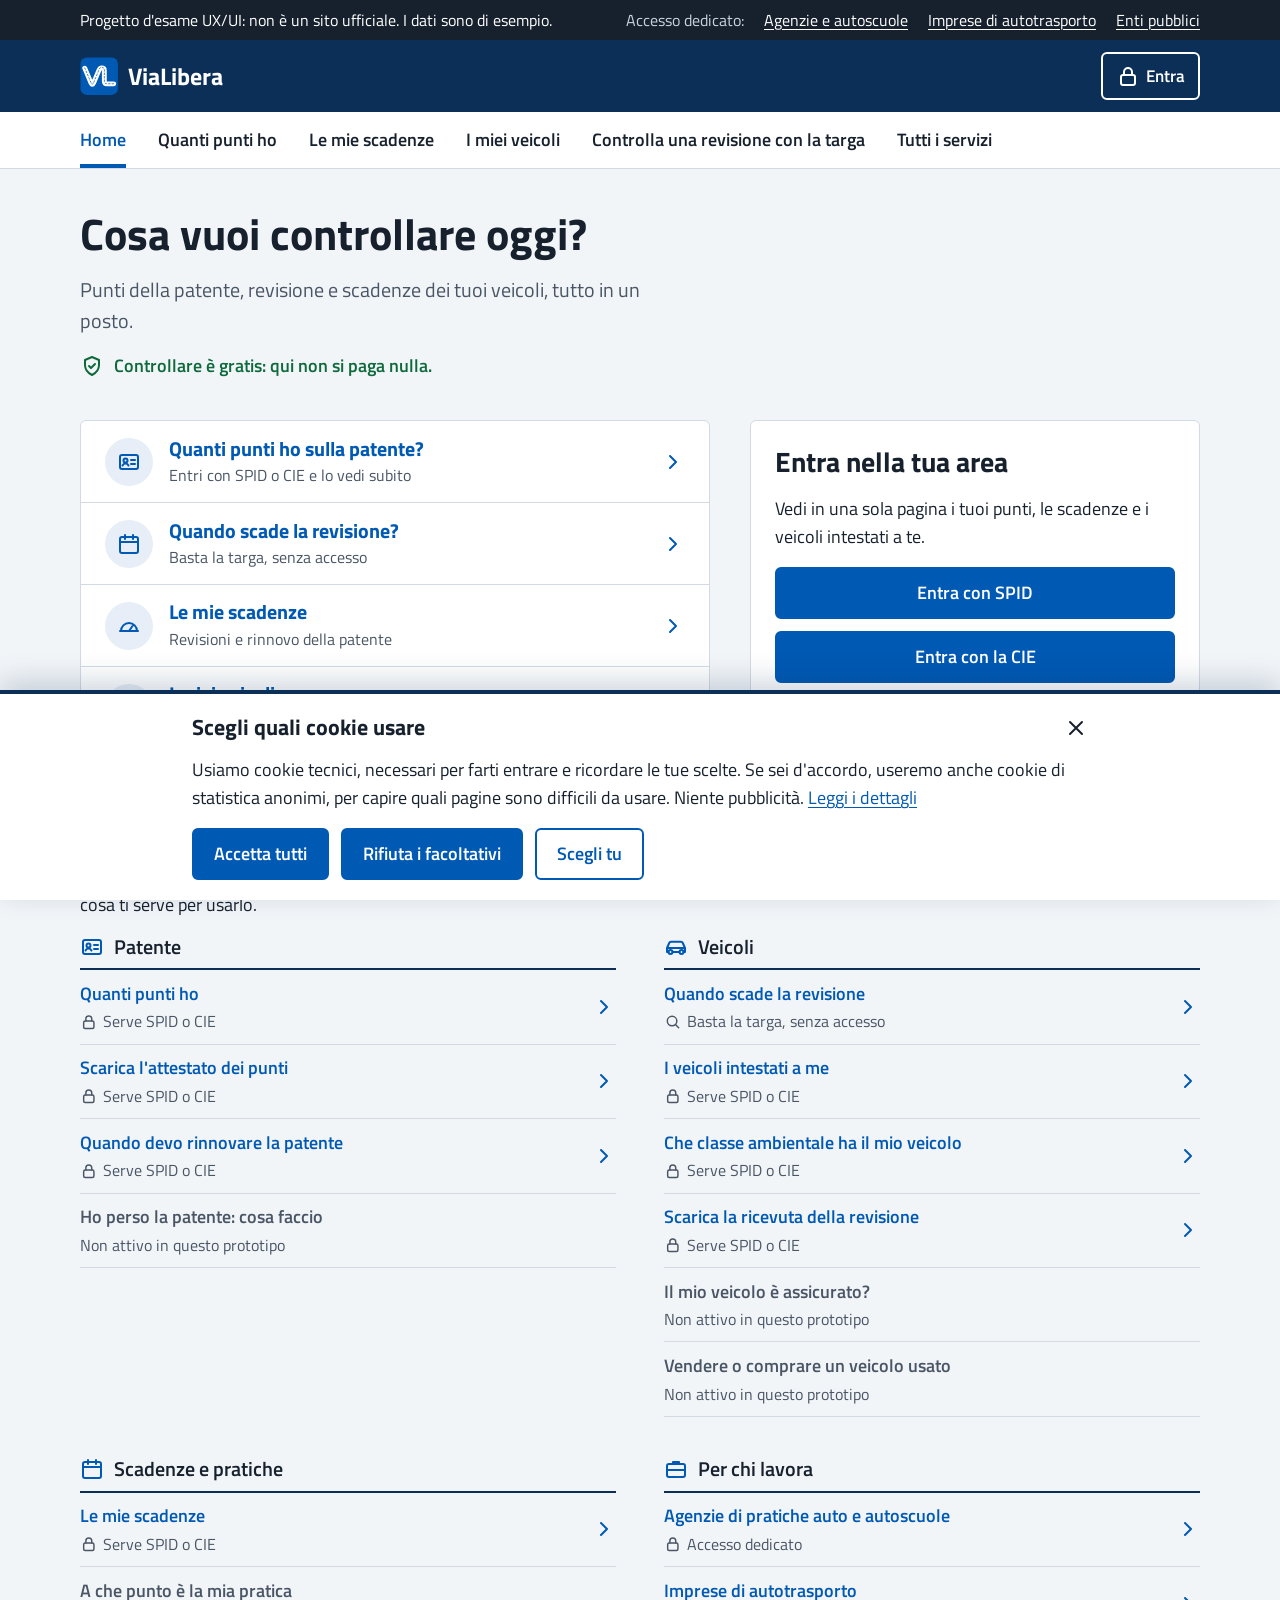
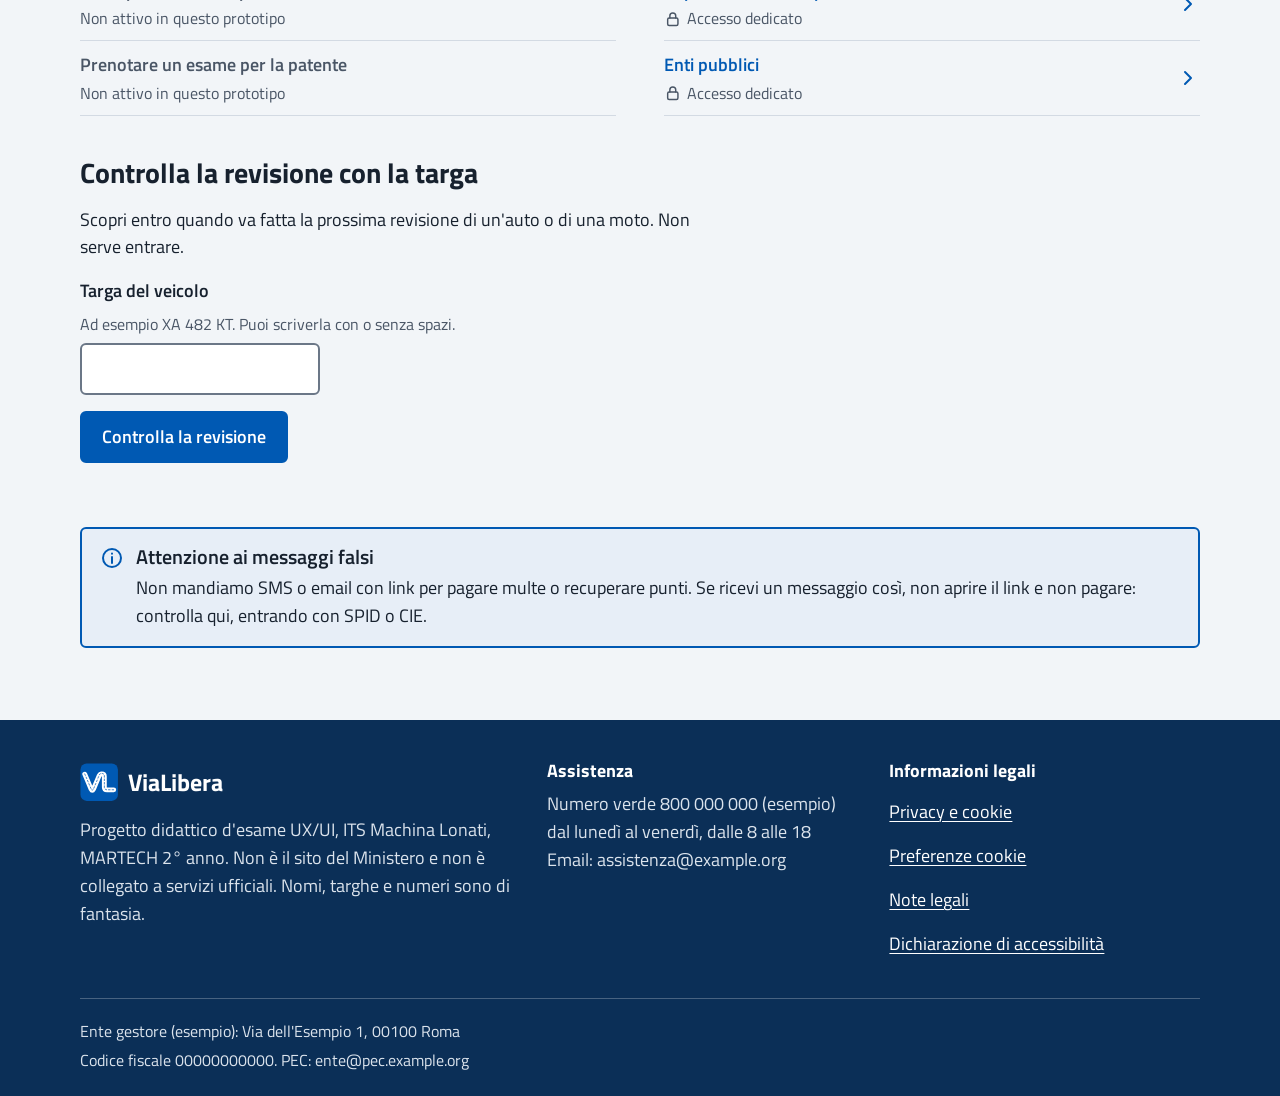
==== index.html @ 81639987 "Punti: la scritta del 20 va a capo e non esce più dal riquadro La scritta "20: punteggio di partenza" ====
<!doctype html>
<html lang="it">
<head>
<meta charset="utf-8">
<meta name="viewport" content="width=device-width, initial-scale=1, viewport-fit=cover">
<title>ViaLibera: punti patente, revisione e scadenze</title>
<meta name="description" content="Controlla i punti della patente, la revisione e le scadenze dei tuoi veicoli. Progetto didattico, dati di esempio.">
<meta name="robots" content="noindex, nofollow">
<meta name="theme-color" content="#0b2f57">
<link rel="icon" href="favicon.svg?v=9" type="image/svg+xml">
<link rel="preload" href="assets/fonts/titillium-web-400.woff2" as="font" type="font/woff2" crossorigin>
<link rel="stylesheet" href="assets/style.css?v=9">
</head>
<body data-pagina="home">
<div id="testata"></div>
<script src="assets/app.js?v=9"></script>

<main id="contenuto" tabindex="-1">
  <div class="contenitore pila">
    <div class="pila-s">
      <h1>Cosa vuoi controllare oggi?</h1>
      <p class="intro">Punti della patente, revisione e scadenze dei tuoi veicoli, tutto in un posto.</p>
      <p class="rassicura"><svg class="icona" aria-hidden="true" focusable="false"><use href="#i-scudo"></use></svg>Controllare è gratis: qui non si paga nulla.</p>
    </div>

    <div class="home-griglia">
      <section class="pila-s" aria-labelledby="t-azioni">
        <h2 id="t-azioni" class="vh">Le cose che si fanno più spesso</h2>
        <ul class="azioni">
          <li><a class="azione" href="punti.html">
            <span class="azione-icona"><svg class="icona" aria-hidden="true" focusable="false"><use href="#i-patente"></use></svg></span>
            <span><strong>Quanti punti ho sulla patente?</strong><span class="aiuto">Entri con SPID o CIE e lo vedi subito</span></span>
            <svg class="icona" aria-hidden="true" focusable="false"><use href="#i-avanti"></use></svg></a></li>
          <li><a class="azione" href="#revisione">
            <span class="azione-icona"><svg class="icona" aria-hidden="true" focusable="false"><use href="#i-calendario"></use></svg></span>
            <span><strong>Quando scade la revisione?</strong><span class="aiuto">Basta la targa, senza accesso</span></span>
            <svg class="icona" aria-hidden="true" focusable="false"><use href="#i-avanti"></use></svg></a></li>
          <li><a class="azione" href="cruscotto.html#scadenze">
            <span class="azione-icona"><svg class="icona" aria-hidden="true" focusable="false"><use href="#i-cruscotto"></use></svg></span>
            <span><strong>Le mie scadenze</strong><span class="aiuto">Revisioni e rinnovo della patente</span></span>
            <svg class="icona" aria-hidden="true" focusable="false"><use href="#i-avanti"></use></svg></a></li>
          <li><a class="azione" href="veicolo.html">
            <span class="azione-icona"><svg class="icona" aria-hidden="true" focusable="false"><use href="#i-auto"></use></svg></span>
            <span><strong>I miei veicoli</strong><span class="aiuto">Dati, revisione e classe ambientale</span></span>
            <svg class="icona" aria-hidden="true" focusable="false"><use href="#i-avanti"></use></svg></a></li>
        </ul>
      </section>

      <section class="pannello" id="entra">
        <div class="pila-s" data-se="ospite">
          <h2>Entra nella tua area</h2>
          <p>Vedi in una sola pagina i tuoi punti, le scadenze e i veicoli intestati a te.</p>
          <div class="bottoni">
            <a class="btn btn-primario" href="accesso.html?metodo=spid">Entra con SPID</a>
            <a class="btn btn-primario" href="accesso.html?metodo=cie">Entra con la CIE</a>
          </div>
          <p class="aiuto">Prima di cominciare ti diciamo cosa tenere a portata di mano. <a href="accesso.html#cosa-serve">Cosa serve per entrare</a></p>
        </div>
        <div class="pila-s" data-se="utente" hidden>
          <h2>Sei nella tua area</h2>
          <p>Punti, scadenze e veicoli sono nel tuo riepilogo.</p>
          <div class="bottoni"><a class="btn btn-primario" href="cruscotto.html">Vai al riepilogo</a></div>
        </div>
      </section>
    </div>

    <section id="servizi" class="pila-s" aria-labelledby="t-servizi">
      <h2 id="t-servizi">Tutti i servizi</h2>
      <p class="testo">Tutto quello che puoi fare qui, diviso per argomento. Accanto a ogni servizio trovi cosa ti serve per usarlo.</p>
      <div id="servizi-lista" class="servizi"></div>
    </section>

    <section id="revisione" class="pila-s" aria-labelledby="t-revisione">
      <h2 id="t-revisione">Controlla la revisione con la targa</h2>
      <p class="testo">Scopri entro quando va fatta la prossima revisione di un'auto o di una moto. Non serve entrare.</p>
      <form id="form-targa" class="pila-s" novalidate>
        <div class="campo">
          <label for="targa">Targa del veicolo</label>
          <p class="aiuto" id="targa-aiuto">Ad esempio XA 482 KT. Puoi scriverla con o senza spazi.</p>
          <p class="errore-campo" id="targa-errore" hidden></p>
          <input type="text" id="targa" name="targa" class="campo-targa" autocomplete="off" autocapitalize="characters" spellcheck="false" enterkeyhint="go" maxlength="12" aria-describedby="targa-aiuto targa-errore">
        </div>
        <div class="bottoni"><button class="btn btn-primario" type="submit">Controlla la revisione</button></div>
      </form>
      <div id="esito-targa" class="esito" aria-live="polite"></div>
    </section>

    <div class="avviso avviso-info">
      <svg class="icona" aria-hidden="true" focusable="false"><use href="#i-info"></use></svg>
      <div class="avviso-corpo">
        <h2 class="h3">Attenzione ai messaggi falsi</h2>
        <p>Non mandiamo SMS o email con link per pagare multe o recuperare punti. Se ricevi un messaggio così, non aprire il link e non pagare: controlla qui, entrando con SPID o CIE.</p>
      </div>
    </div>
  </div>
</main>

<div id="piede"></div>
</body>
</html>
---- assets/style.css ----
/* ViaLibera - stile comune a tutte le pagine */

@font-face { font-family: "Titillium Web"; src: url("fonts/titillium-web-400.woff2") format("woff2"); font-weight: 400; font-display: swap; }
@font-face { font-family: "Titillium Web"; src: url("fonts/titillium-web-600.woff2") format("woff2"); font-weight: 600; font-display: swap; }
@font-face { font-family: "Titillium Web"; src: url("fonts/titillium-web-700.woff2") format("woff2"); font-weight: 700; font-display: swap; }

:root {
  /* Layout: mobile first, una colonna di lettura (max 42rem), testo sempre allineato a sinistra.
     Da 64rem: menu in riga sotto la testata e griglie a due colonne. Area personale con barra in basso su mobile. */
  --blu-notte: #0b2f57;   /* testata e piede */
  --blu: #0059b3;         /* azioni e link (6.8:1 su bianco) */
  --blu-scuro: #004080;
  --blu-chiaro: #e7eef7;
  --inchiostro: #17212e;  /* testo */
  --grigio: #4a5666;      /* testo secondario (7:1) */
  --bordo-campo: #6b7787; /* bordi dei campi (4.5:1) */
  --linea: #d3dae3;       /* separatori */
  --sfondo: #f2f5f8;
  --carta: #ffffff;
  --verde: #0e6a3c;  --verde-chiaro: #e7f3eb;
  --ambra: #8a4600;  --ambra-bordo: #c46f00; --ambra-chiaro: #fff3df;
  --rosso: #b02a1f;  --rosso-chiaro: #fdeceb;
  --fuoco: #ffb400;  /* focus su sfondi scuri */
  --targa-blu: #003399;
  --font: "Titillium Web", "Segoe UI", Roboto, Arial, sans-serif;
  --r: 6px;
  --spazio: clamp(1rem, 0.6rem + 1.5vw, 1.5rem);
  color-scheme: light;
}

*, *::before, *::after { box-sizing: border-box; }
html { -webkit-text-size-adjust: 100%; scroll-padding-top: 1rem; }
body { margin: 0; font: 400 1.125rem/1.55 var(--font); color: var(--inchiostro); background: var(--sfondo); }
body.con-barra { padding-bottom: calc(4.25rem + env(safe-area-inset-bottom, 0px)); }
img, svg { max-width: 100%; }
h1, h2, h3 { margin: 0; line-height: 1.2; font-weight: 700; text-wrap: balance; }
h1 { font-size: clamp(2rem, 1.55rem + 1.9vw, 2.75rem); line-height: 1.12; }
h2 { font-size: clamp(1.45rem, 1.3rem + 0.6vw, 1.75rem); }
h3, .h3 { font-size: 1.25rem; font-weight: 600; }
p, ul, ol, dl, dd { margin: 0; }
ul.puntato { padding-left: 1.25rem; display: grid; gap: 0.4rem; }
a { color: var(--blu); text-underline-offset: 0.18em; text-decoration-thickness: 1px; }
@media (hover: hover) { a:hover { color: var(--blu-scuro); text-decoration-thickness: 2px; } }
:focus-visible { outline: 3px solid var(--inchiostro); outline-offset: 2px; }
.testata :focus-visible, .fascia :focus-visible, .piede :focus-visible { outline-color: var(--fuoco); }
.vh { position: absolute !important; width: 1px; height: 1px; overflow: hidden; clip: rect(0 0 0 0); white-space: nowrap; }
.icona { width: 1.5rem; height: 1.5rem; flex: none; fill: none; stroke: currentColor; stroke-width: 2; stroke-linecap: round; stroke-linejoin: round; }
[hidden] { display: none !important; }

.contenitore {
  width: 100%; max-width: 72rem; margin-inline: auto;
  padding-left: max(16px, env(safe-area-inset-left, 0px));
  padding-right: max(16px, env(safe-area-inset-right, 0px));
}
.stretto { max-width: 46rem; }
.pila { display: flex; flex-direction: column; gap: clamp(1.75rem, 1.2rem + 2vw, 2.5rem); }
.pila-s { display: flex; flex-direction: column; gap: 1rem; }
.pila-xs { display: flex; flex-direction: column; gap: 0.5rem; }
.pila-m { display: flex; flex-direction: column; gap: 1.5rem; }
.riga-titolo { display: flex; flex-wrap: wrap; align-items: center; gap: 0.5rem 1rem; }
main { padding-block: 1.5rem 3.5rem; }
.intro { font-size: 1.25rem; color: var(--grigio); max-width: 38rem; }
.aiuto { color: var(--grigio); font-size: 1rem; }
.testo { max-width: 40rem; }

/* Salta al contenuto */
.salta { position: absolute; left: 1rem; top: -10rem; z-index: 100; background: var(--fuoco); color: var(--inchiostro); padding: 0.75rem 1rem; font-weight: 600; }
.salta:focus { top: 1rem; }

/* Fascia del progetto (in alto) */
.fascia { background: var(--inchiostro); color: #fff; font-size: 1rem; }
.fascia .contenitore { display: flex; flex-wrap: wrap; justify-content: space-between; align-items: center; gap: 0.25rem 1rem; padding-block: 0.4rem; min-height: 2.5rem; }
.fascia-pro a, .fascia-pro span { white-space: nowrap; }
.fascia a { color: #fff; }
.fascia-pro { display: none; gap: 1.25rem; align-items: center; }
.fascia-pro span { color: #c9d3df; }

/* Testata */
.testata { background: var(--blu-notte); color: #fff; }
.testata-riga { display: flex; flex-wrap: wrap; align-items: center; justify-content: space-between; gap: 0.5rem 0.75rem; min-height: 4.5rem; padding-block: 0.5rem; }
.logo { display: inline-flex; align-items: center; min-height: 2.75rem; gap: 0.6rem; color: #fff; text-decoration: none; font-weight: 700; font-size: 1.5rem; line-height: 1; white-space: nowrap; }
@media (hover: hover) { .logo:hover { color: #fff; } }
.logo svg { width: 2.4rem; height: 2.4rem; flex: none; }
.testata-azioni { display: flex; align-items: center; gap: 0.5rem; margin-left: auto; }
.btn-testata { display: inline-flex; align-items: center; gap: 0.4rem; min-height: 3rem; padding: 0.4rem 0.8rem; border: 2px solid #fff; border-radius: var(--r); background: transparent; color: #fff; font: 600 1.0625rem/1 var(--font); text-decoration: none; cursor: pointer; }
@media (hover: hover) { .btn-testata:hover { background: rgba(255, 255, 255, 0.14); color: #fff; } }
.solo-largo { display: none !important; }

/* Menu */
.menu { background: var(--carta); border-bottom: 1px solid var(--linea); }
.menu:not(.aperto) { display: none; }
.menu .contenitore { padding-block: 0.5rem 1.25rem; display: flex; flex-direction: column; gap: 1rem; }
.menu ul { list-style: none; padding: 0; }
.menu li + li { border-top: 1px solid var(--linea); }
.menu a, .menu .voce { display: flex; align-items: center; gap: 0.75rem; min-height: 3.5rem; color: var(--inchiostro); text-decoration: none; font-weight: 600; width: 100%; background: none; border: 0; font: 600 1.125rem/1.3 var(--font); padding: 0; cursor: pointer; text-align: left; }
@media (hover: hover) { .menu a:hover, .menu .voce:hover { color: var(--blu); text-decoration: underline; } }
.menu a[aria-current="page"] { color: var(--blu); }
.menu .icona { color: var(--blu); }
.menu-gruppo { color: var(--grigio); font-size: 1rem; font-weight: 600; padding-top: 0.5rem; }

/* Barra in basso dell'area personale (mobile) */
.barra { position: fixed; left: 0; right: 0; bottom: 0; z-index: 40; background: var(--carta); border-top: 1px solid var(--linea); box-shadow: 0 -2px 10px rgba(11, 47, 87, 0.08);
  display: grid; grid-template-columns: repeat(3, 1fr);
  padding: 0 max(8px, env(safe-area-inset-right, 0px)) env(safe-area-inset-bottom, 0px) max(8px, env(safe-area-inset-left, 0px)); }
.barra a { display: flex; flex-direction: column; align-items: center; justify-content: center; gap: 0.15rem; min-height: 4.25rem; color: var(--grigio); text-decoration: none; font-weight: 600; font-size: 1rem; border-top: 4px solid transparent; }
.barra a[aria-current="page"] { color: var(--blu); border-top-color: var(--blu); font-weight: 700; }

/* Pulsanti */
.btn { display: inline-flex; align-items: center; justify-content: center; gap: 0.5rem; min-height: 3.25rem; padding: 0.6rem 1.25rem; border: 2px solid var(--blu); border-radius: var(--r); font: 600 1.125rem/1.2 var(--font); text-align: center; text-decoration: none; cursor: pointer; }
.btn-primario { background: var(--blu); color: #fff; }
@media (hover: hover) { .btn-primario:hover { background: var(--blu-scuro); border-color: var(--blu-scuro); color: #fff; } }
.btn-secondario { background: var(--carta); color: var(--blu); }
@media (hover: hover) { .btn-secondario:hover { background: var(--blu-chiaro); color: var(--blu-scuro); } }
.btn[disabled] { opacity: 0.7; cursor: progress; }
.btn-testo { background: none; border: 0; padding: 0.5rem 0; min-height: 3rem; color: var(--blu); font: 600 1.125rem/1.2 var(--font); text-decoration: underline; text-underline-offset: 0.18em; cursor: pointer; }
.bottoni { display: flex; flex-direction: column; gap: 0.75rem; }

/* Riquadri e avvisi */
.pannello { background: var(--carta); border: 1px solid var(--linea); border-radius: var(--r); padding: var(--spazio); }
.pannello .bottoni { flex-direction: column; }
/* Il pannello dei punti è l'unico scuro: è la risposta alla domanda più frequente */
.pannello-forte { background: var(--blu-notte); border-color: var(--blu-notte); color: #fff; }
.pannello-forte .cifra { color: #fff; }
.pannello-forte .btn-secondario { background: #fff; border-color: #fff; color: var(--blu-notte); }
@media (hover: hover) { .pannello-forte .btn-secondario:hover { background: var(--blu-chiaro); } }
.pannello-forte :focus-visible { outline-color: var(--fuoco); }
.avviso { display: flex; gap: 0.75rem; align-items: flex-start; padding: 1rem 1.125rem; border: 2px solid; border-radius: var(--r); color: var(--inchiostro); }
.avviso > .icona { margin-top: 0.1rem; }
.avviso-corpo { flex: 1; min-width: 0; display: flex; flex-direction: column; gap: 0.35rem; }
.avviso-ok { border-color: var(--verde); background: var(--verde-chiaro); }
.avviso-ok > .icona { color: var(--verde); }
.avviso-attenzione { border-color: var(--ambra-bordo); background: var(--ambra-chiaro); }
.avviso-attenzione > .icona { color: var(--ambra); }
.avviso-errore { border-color: var(--rosso); background: var(--rosso-chiaro); }
.avviso-errore > .icona { color: var(--rosso); }
.avviso-info { border-color: var(--blu); background: var(--blu-chiaro); }
.avviso-info > .icona { color: var(--blu); }
.avviso-chiudi { flex: none; width: 3rem; height: 3rem; margin: -0.6rem -0.6rem -0.6rem 0; display: grid; place-items: center; background: none; border: 0; border-radius: var(--r); color: var(--inchiostro); cursor: pointer; }
.rassicura { display: flex; gap: 0.6rem; align-items: center; font-weight: 600; color: var(--verde); }

/* Stato (sempre icona + parole) */
.stato { display: inline-flex; align-items: center; gap: 0.35rem; padding: 0.15rem 0.65rem 0.15rem 0.45rem; border: 1px solid currentColor; border-radius: 999px; font-weight: 600; font-size: 1rem; line-height: 1.4; white-space: nowrap; }
.stato .icona { width: 1.15rem; height: 1.15rem; }
.stato-ok { color: var(--verde); background: var(--verde-chiaro); }
.stato-attenzione { color: var(--ambra); background: var(--ambra-chiaro); }
.stato-errore { color: var(--rosso); background: var(--rosso-chiaro); }

/* Moduli */
.campo { display: flex; flex-direction: column; gap: 0.4rem; }
.campo-errore { border-left: 4px solid var(--rosso); padding-left: 0.85rem; }
label, .etichetta { font-weight: 600; font-size: 1.125rem; }
.campo-targa { max-width: 15rem !important; text-transform: uppercase; letter-spacing: 0.08em; }
input[type="text"], select { width: 100%; max-width: 26rem; min-height: 3.25rem; padding: 0.55rem 0.8rem; font: 400 1.25rem/1.3 var(--font); color: var(--inchiostro); background: var(--carta); border: 2px solid var(--bordo-campo); border-radius: var(--r); }
/* Freccia del menu a tendina disegnata da noi: stessa posizione su ogni browser, staccata dal bordo */
select { max-width: 20rem; appearance: none; -webkit-appearance: none; padding-right: 3rem; cursor: pointer;
  background-image: url("data:image/svg+xml,%3Csvg xmlns='http://www.w3.org/2000/svg' viewBox='0 0 24 24' fill='none' stroke='%230059b3' stroke-width='2.5' stroke-linecap='round' stroke-linejoin='round'%3E%3Cpath d='m6 9 6 6 6-6'/%3E%3C/svg%3E");
  background-repeat: no-repeat; background-position: right 0.85rem center; background-size: 1.4rem; }
[aria-invalid="true"] { border-color: var(--rosso) !important; border-width: 3px !important; }
.errore-campo { display: flex; gap: 0.4rem; align-items: flex-start; color: var(--rosso); font-weight: 600; }
.errore-campo .icona { width: 1.3rem; height: 1.3rem; margin-top: 0.15rem; }
fieldset { border: 0; margin: 0; padding: 0; min-width: 0; }
legend { padding: 0; margin-bottom: 0.75rem; }
.scelte { display: grid; gap: 0.75rem; }
.scelta { display: flex; gap: 0.85rem; align-items: flex-start; padding: 1rem; min-height: 4rem; background: var(--carta); border: 2px solid var(--bordo-campo); border-radius: var(--r); cursor: pointer; }
.scelta input { width: 1.5rem; height: 1.5rem; margin: 0.15rem 0 0; flex: none; accent-color: var(--blu); }
.scelta:has(input:checked) { border-color: var(--blu); background: var(--blu-chiaro); box-shadow: inset 0 0 0 1px var(--blu); }
.scelta strong { display: block; font-size: 1.1875rem; }
.spunta { display: flex; gap: 0.85rem; align-items: flex-start; }
.spunta input { width: 1.5rem; height: 1.5rem; margin: 0.15rem 0 0; flex: none; accent-color: var(--blu); }
details { border-block: 1px solid var(--linea); }
summary { display: flex; align-items: center; gap: 0.5rem; min-height: 3.25rem; padding-block: 0.5rem; color: var(--blu); font-weight: 600; cursor: pointer; list-style: none; }
summary::-webkit-details-marker { display: none; }
summary .icona { transition: transform 0.15s; }
details[open] summary .icona { transform: rotate(90deg); }
details > :not(summary) { padding-bottom: 1rem; }
.passo { color: var(--grigio); font-weight: 600; font-size: 1rem; }

/* Briciole di pane */
.briciole ol { list-style: none; padding: 0; display: flex; flex-wrap: wrap; gap: 0.25rem 0.5rem; font-size: 1rem; }
.briciole li { display: flex; align-items: center; gap: 0.5rem; }
.briciole li + li::before { content: "/"; color: var(--grigio); }
.briciole a { display: inline-flex; align-items: center; min-height: 2.75rem; min-width: 2.75rem; }

/* Home */
.azioni { list-style: none; padding: 0; background: var(--carta); border: 1px solid var(--linea); border-radius: var(--r); }
.azioni li + li { border-top: 1px solid var(--linea); }
.azione { display: flex; align-items: center; gap: 1rem; min-height: 5rem; padding: 0.9rem var(--spazio); color: var(--inchiostro); text-decoration: none; }
@media (hover: hover) { .azione:hover { background: var(--blu-chiaro); color: var(--inchiostro); } }
.azione strong { display: block; font-size: 1.25rem; line-height: 1.25; color: var(--blu); }
@media (hover: hover) { .azione:hover strong { text-decoration: underline; } }
.azione .aiuto { display: block; margin-top: 0.15rem; }
.azione-icona { width: 3rem; height: 3rem; flex: none; display: grid; place-items: center; border-radius: 50%; background: var(--blu-chiaro); color: var(--blu); }
.azione > .icona:last-child { margin-left: auto; color: var(--blu); }
.servizi { display: grid; gap: 2rem; }
.gruppo h3 { display: flex; align-items: center; gap: 0.6rem; padding-bottom: 0.6rem; border-bottom: 2px solid var(--blu-notte); }
.gruppo h3 .icona { color: var(--blu); }
.gruppo ul { list-style: none; padding: 0; }
.gruppo li { border-bottom: 1px solid var(--linea); }
.servizio { display: flex; align-items: center; gap: 0.75rem; min-height: 3.75rem; padding-block: 0.6rem; color: var(--inchiostro); text-decoration: none; }
.servizio-testo { display: flex; flex-direction: column; gap: 0.1rem; min-width: 0; }
.servizio-nome { font-weight: 600; }
a.servizio .servizio-nome { color: var(--blu); }
@media (hover: hover) { a.servizio:hover .servizio-nome { text-decoration: underline; } }
a.servizio > .icona:last-child { margin-left: auto; color: var(--blu); }
.servizio-accesso { display: inline-flex; align-items: center; gap: 0.35rem; font-size: 1rem; color: var(--grigio); }
.servizio-accesso .icona { width: 1.1rem; height: 1.1rem; }
.servizio-spento .servizio-nome { color: var(--grigio); }
.esito { margin-top: 0.5rem; }
/* Link dentro avvisi, scadenze ed esiti: area di tocco alta 44px senza spostare le righe di testo */
.avviso-corpo a, .scadenze a, .esito a { padding-block: 0.55rem; }

/* Cruscotto */
.griglia { display: grid; gap: 1.25rem; }
.cifra { display: flex; align-items: baseline; gap: 0.5rem; color: var(--blu-notte); }
.cifra strong { font-size: clamp(3.5rem, 3rem + 3vw, 4.75rem); line-height: 1; font-weight: 700; font-variant-numeric: tabular-nums; }
.cifra span { font-size: 1.5rem; font-weight: 600; }
.scadenze { list-style: none; padding: 0; }
.scadenze li { display: flex; flex-wrap: wrap; justify-content: space-between; align-items: center; gap: 0.5rem 1rem; padding-block: 0.9rem; border-top: 1px solid var(--linea); }
.scadenze li:first-child { border-top: 0; padding-top: 0.25rem; }
.scadenze .cosa { font-weight: 600; }
.veicoli { list-style: none; padding: 0; }
.veicoli li + li { border-top: 1px solid var(--linea); }
.veicoli a { display: flex; flex-wrap: wrap; align-items: center; gap: 0.5rem 1rem; min-height: 4.5rem; padding-block: 0.75rem; color: var(--inchiostro); text-decoration: none; }
@media (hover: hover) { .veicoli a:hover .nome { text-decoration: underline; } }
.veicoli .nome { font-weight: 600; color: var(--blu); font-size: 1.1875rem; }
.veicoli a > .icona:last-child { margin-left: auto; color: var(--blu); }

/* Targa: banda blu con la I, come sulle targhe vere (senza simboli) */
.targa { display: inline-flex; align-items: stretch; background: #fff; border: 2px solid var(--inchiostro); border-radius: 5px; overflow: hidden; font-weight: 700; line-height: 1; letter-spacing: 0.06em; white-space: nowrap; color: var(--inchiostro); }
.targa-i { display: flex; align-items: flex-end; padding: 0.3rem 0.3rem 0.25rem; background: var(--targa-blu); color: #fff; font-size: 0.75em; letter-spacing: 0; }
.targa-testo { padding: 0.3rem 0.55rem; font-size: 1.0625rem; font-variant-numeric: tabular-nums; }
.targa::after { content: ""; width: 0.45rem; background: var(--targa-blu); }
.targa-grande .targa-testo { font-size: 1.5rem; padding: 0.4rem 0.75rem; }
.targa-grande .targa-i { font-size: 1rem; padding: 0.4rem 0.4rem 0.3rem; }

/* Punti */
.risposta { display: flex; flex-wrap: wrap; align-items: baseline; gap: 0 0.6rem; color: var(--blu-notte); }
.risposta .numero { font-size: clamp(5rem, 4rem + 5vw, 7.5rem); line-height: 0.95; font-variant-numeric: tabular-nums; }
.scala { max-width: 34rem; }
.scala-barra { height: 1.1rem; background: #dfe5ec; border: 1px solid var(--bordo-campo); border-radius: 999px; overflow: hidden; }
.scala-pieno { height: 100%; background: var(--blu); }
/* La scritta finisce sulla tacca del 20 e va a capo se serve: non esce mai dal riquadro, anche col testo ingrandito */
.scala-tacca { position: relative; display: block; padding-right: 0.5rem; margin-bottom: 0.35rem; text-align: right; font-size: 1rem; color: var(--grigio); line-height: 1.2; }
.scala-tacca::after { content: ""; position: absolute; right: -1px; top: 0; bottom: -1.65rem; width: 2px; background: var(--inchiostro); }
.scala-estremi { display: flex; justify-content: space-between; font-size: 1rem; color: var(--grigio); margin-top: 0.3rem; }
.storico { list-style: none; padding: 0; border-top: 1px solid var(--linea); }
.storico li { display: grid; grid-template-columns: minmax(0, 1fr) auto; gap: 0.2rem 1rem; padding-block: 1rem; border-bottom: 1px solid var(--linea); }
.storico time { color: var(--grigio); font-size: 1rem; }
.storico .motivo { grid-column: 1 / -1; font-weight: 600; }
.storico .dettaglio { color: var(--grigio); font-size: 1rem; }
.storico .saldo-dopo { color: var(--grigio); font-size: 1rem; text-align: right; white-space: nowrap; }
.variazione { display: inline-flex; align-items: center; gap: 0.3rem; font-weight: 700; white-space: nowrap; }
.variazione .icona { width: 1.2rem; height: 1.2rem; }
.variazione-meno { color: var(--rosso); }
.variazione-piu { color: var(--verde); }
.opzioni { display: grid; gap: 1rem; }

/* Veicolo */
.scelta-veicolo { display: flex; flex-wrap: wrap; gap: 0.5rem; list-style: none; padding: 0; }
.scelta-veicolo a { display: inline-flex; align-items: center; gap: 0.6rem; min-height: 3rem; padding: 0.4rem 0.9rem; background: var(--carta); border: 2px solid var(--linea); border-radius: var(--r); color: var(--inchiostro); text-decoration: none; font-weight: 600; }
.scelta-veicolo a[aria-current="page"] { border-color: var(--blu); background: var(--blu-chiaro); }
.scelta-veicolo .targa-testo { font-size: 1rem; padding: 0.2rem 0.4rem; }
.scelta-veicolo .targa-i { font-size: 0.65rem; padding: 0.2rem 0.2rem; }
.scadenza-grande { font-size: 1.375rem; line-height: 1.3; }
.scadenza-grande strong { display: block; font-size: clamp(1.75rem, 1.5rem + 1vw, 2.25rem); color: var(--blu-notte); }
.dati div { display: grid; grid-template-columns: minmax(7.5rem, 42%) 1fr; gap: 0.25rem 1rem; padding-block: 0.75rem; border-bottom: 1px solid var(--linea); }
.dati div:first-child { border-top: 1px solid var(--linea); }
.dati dt { color: var(--grigio); }
.dati dd { font-weight: 600; min-width: 0; }
.euro { display: flex; gap: 0.3rem; list-style: none; padding: 0; max-width: 30rem; }
.euro li { flex: 1; display: flex; flex-direction: column; align-items: center; justify-content: center; min-height: 3rem; background: var(--carta); border: 1px solid var(--bordo-campo); border-radius: 4px; font-weight: 700; color: var(--grigio); font-variant-numeric: tabular-nums; }
.euro li.attuale { background: var(--blu); border-color: var(--blu); color: #fff; }
.euro-estremi { display: flex; justify-content: space-between; max-width: 30rem; font-size: 1rem; color: var(--grigio); margin-top: 0.3rem; }

/* Privacy */
.prosa { max-width: 42rem; display: flex; flex-direction: column; gap: 1rem; }
.prosa h2 { margin-top: 1.5rem; scroll-margin-top: 1rem; }
.prosa .indice h2 { margin-top: 0; }
.indice ol { padding-left: 1.4rem; display: grid; gap: 0.25rem; }
.indice a { display: inline-flex; align-items: center; min-height: 2.75rem; }
.tabella-scorri { overflow-x: auto; border: 1px solid var(--linea); border-radius: var(--r); background: var(--carta); }
table { border-collapse: collapse; width: 100%; min-width: 36rem; font-size: 1rem; }
caption { text-align: left; padding: 0.75rem 0.85rem 0; font-weight: 600; }
th, td { text-align: left; vertical-align: top; padding: 0.7rem 0.85rem; border-bottom: 1px solid var(--linea); }
th { color: var(--grigio); font-weight: 600; }
tr:last-child td { border-bottom: 0; }
.tabella-scorri td:first-child { white-space: nowrap; }

/* Banner cookie */
.cookie { position: fixed; left: 0; right: 0; bottom: 0; z-index: 60; max-height: 88vh; overflow-y: auto; background: var(--carta); border-top: 4px solid var(--blu-notte); box-shadow: 0 -8px 28px rgba(11, 47, 87, 0.2); padding-block: 1.25rem calc(1.25rem + env(safe-area-inset-bottom, 0px)); }
.cookie .contenitore { position: relative; max-width: 58rem; display: flex; flex-direction: column; gap: 1rem; }
.cookie h2 { font-size: 1.375rem; padding-right: 3rem; }
.cookie-chiudi { position: absolute; top: -0.6rem; right: max(4px, env(safe-area-inset-right, 0px)); width: 3rem; height: 3rem; display: grid; place-items: center; background: none; border: 0; border-radius: var(--r); color: var(--inchiostro); cursor: pointer; }
.cookie-scelte { display: grid; gap: 0.9rem; padding: 1rem; background: var(--sfondo); border-radius: var(--r); }

/* Piede */
.piede { background: var(--blu-notte); color: #fff; padding-block: 2.5rem 1.5rem; }
.piede a, .piede .btn-testo { color: #fff; }
.piede .btn-testo { font-weight: 400; padding: 0; min-height: 2.75rem; }
.piede-griglia { display: grid; gap: 2rem; }
.piede h2 { font-size: 1.125rem; margin-bottom: 0.5rem; }
.piede ul { list-style: none; padding: 0; }
.piede li a { display: inline-flex; align-items: center; min-height: 2.75rem; }
.piede .logo { margin-bottom: 0.75rem; }
.piede p { color: #dbe3ec; }
.piede-fondo { margin-top: 2rem; padding-top: 1.25rem; border-top: 1px solid rgba(255, 255, 255, 0.25); font-size: 1rem; display: grid; gap: 0.25rem; }

/* Telefoni stretti: i pulsanti della testata restano con la parola, senza icona */
@media (max-width: 25.99rem) {
  .btn-testata:not(.btn-menu) .icona { display: none; }
}
@media (max-width: 23.99rem) {
  .btn-testata .icona { display: none; }
  .logo { font-size: 1.3rem; }
  .logo svg { width: 2rem; height: 2rem; }
}

@media (min-width: 30rem) {
  .solo-largo { display: inline-flex !important; }
}

@media (min-width: 40rem) {
  .bottoni { flex-direction: row; flex-wrap: wrap; }
  .scelte { grid-template-columns: 1fr 1fr; }
  .opzioni { grid-template-columns: 1fr 1fr; }
  .piede-griglia { grid-template-columns: 1.4fr 1fr 1fr; }
}

@media (min-width: 48rem) {
  .servizi { grid-template-columns: 1fr 1fr; gap: 2.5rem 3rem; }
  .storico li { grid-template-columns: 11rem 1fr auto 6.5rem; align-items: baseline; }
  .storico time { grid-area: 1 / 1; }
  .storico .motivo { grid-area: 1 / 2; }
  .storico .variazione { grid-area: 1 / 3; }
  .storico .saldo-dopo { grid-area: 1 / 4; }
  .storico .dettaglio { grid-area: 2 / 2; }
}

@media (min-width: 64rem) {
  main { padding-block: 2.5rem 4.5rem; }
  .fascia-pro { display: flex; }
  .btn-menu { display: none; }
  .menu:not(.aperto) { display: block; }
  .menu .contenitore { flex-direction: row; padding-block: 0; }
  .menu .menu-cittadino { display: flex; flex-wrap: wrap; column-gap: 2rem; }
  .menu li + li { border-top: 0; }
  .menu a { min-height: 3.5rem; border-bottom: 4px solid transparent; padding-top: 4px; }
  .menu a[aria-current="page"] { border-bottom-color: var(--blu); }
  .menu .icona, .menu-pro, .menu-conto { display: none !important; }
  body.con-barra { padding-bottom: 0; }
  .barra { display: none; }
  .home-griglia { display: grid; grid-template-columns: 7fr 5fr; gap: 2.5rem; align-items: start; }
  .griglia-2 { grid-template-columns: 1fr 1fr; }
  .griglia-2 .largo { grid-column: 1 / -1; }
  .veicolo-griglia { display: grid; grid-template-columns: 1fr 1fr; gap: 2.5rem; align-items: start; }
}

/* Tocco: risposta immediata sotto il dito (su touch non c'è l'hover) */
.azione:active, a.servizio:active, .veicoli a:active, .menu a:active, .scelta-veicolo a:active, .barra a:active { background: var(--blu-chiaro); }
.btn-primario:active { background: var(--blu-scuro); border-color: var(--blu-scuro); }
.btn-secondario:active, .pannello-forte .btn-secondario:active { background: var(--blu-chiaro); }
.btn-testata:active { background: rgba(255, 255, 255, 0.14); }

/* Telefono: la tabella dei cookie diventa una scheda per riga, con l'intestazione ripetuta accanto a ogni dato */
@media (max-width: 39.99rem) {
  .tabella-scorri { overflow: visible; }
  .tabella-scorri table, .tabella-scorri tbody, .tabella-scorri tr, .tabella-scorri td { display: block; min-width: 0; }
  .tabella-scorri thead { position: absolute; width: 1px; height: 1px; overflow: hidden; clip: rect(0 0 0 0); }
  .tabella-scorri tr { padding-block: 0.5rem; border-top: 1px solid var(--linea); }
  .tabella-scorri td { display: grid; grid-template-columns: 6.5rem 1fr; gap: 0.75rem; padding: 0.3rem 0.85rem; border: 0; }
  .tabella-scorri td::before { content: attr(data-label); color: var(--grigio); font-weight: 600; }
  .tabella-scorri td:first-child { font-weight: 700; }
  .tabella-scorri caption { display: block; padding-bottom: 0.25rem; }
}

@media (prefers-reduced-motion: reduce) {
  * { transition: none !important; animation: none !important; scroll-behavior: auto !important; }
}
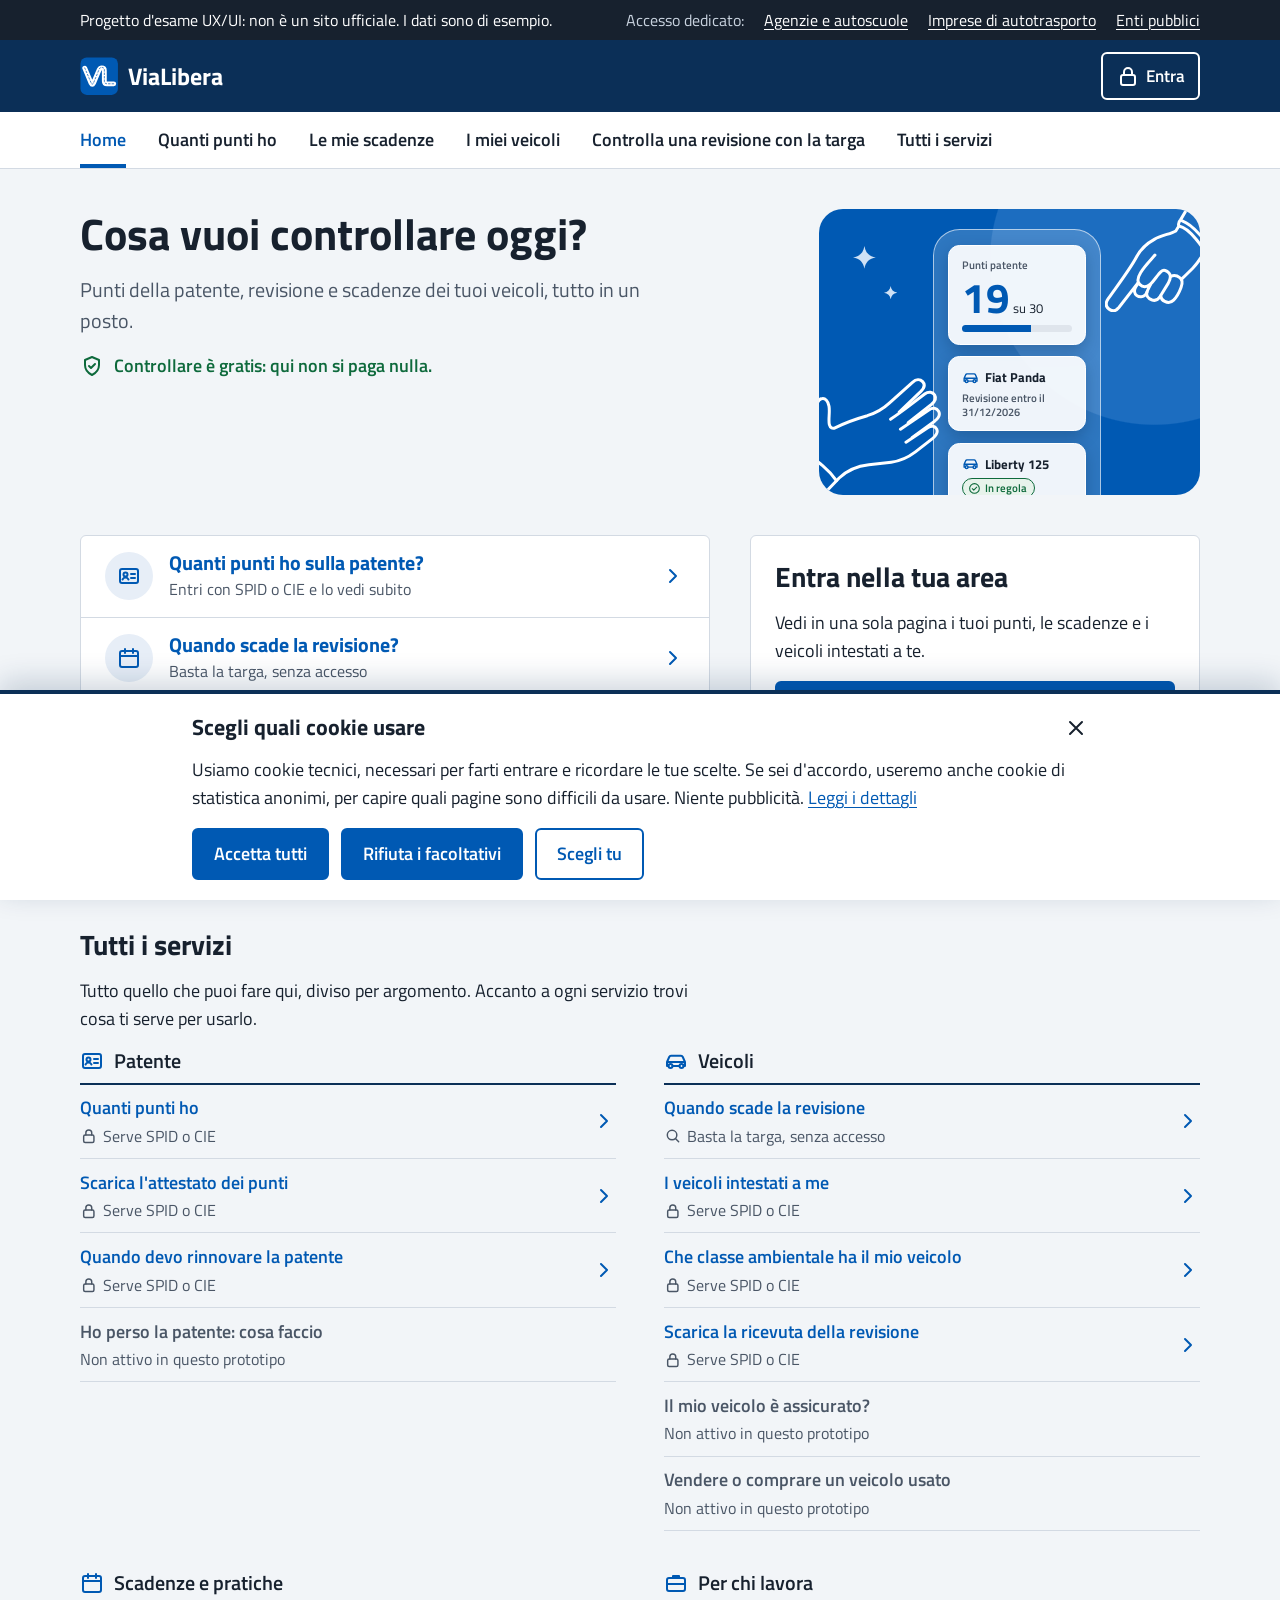
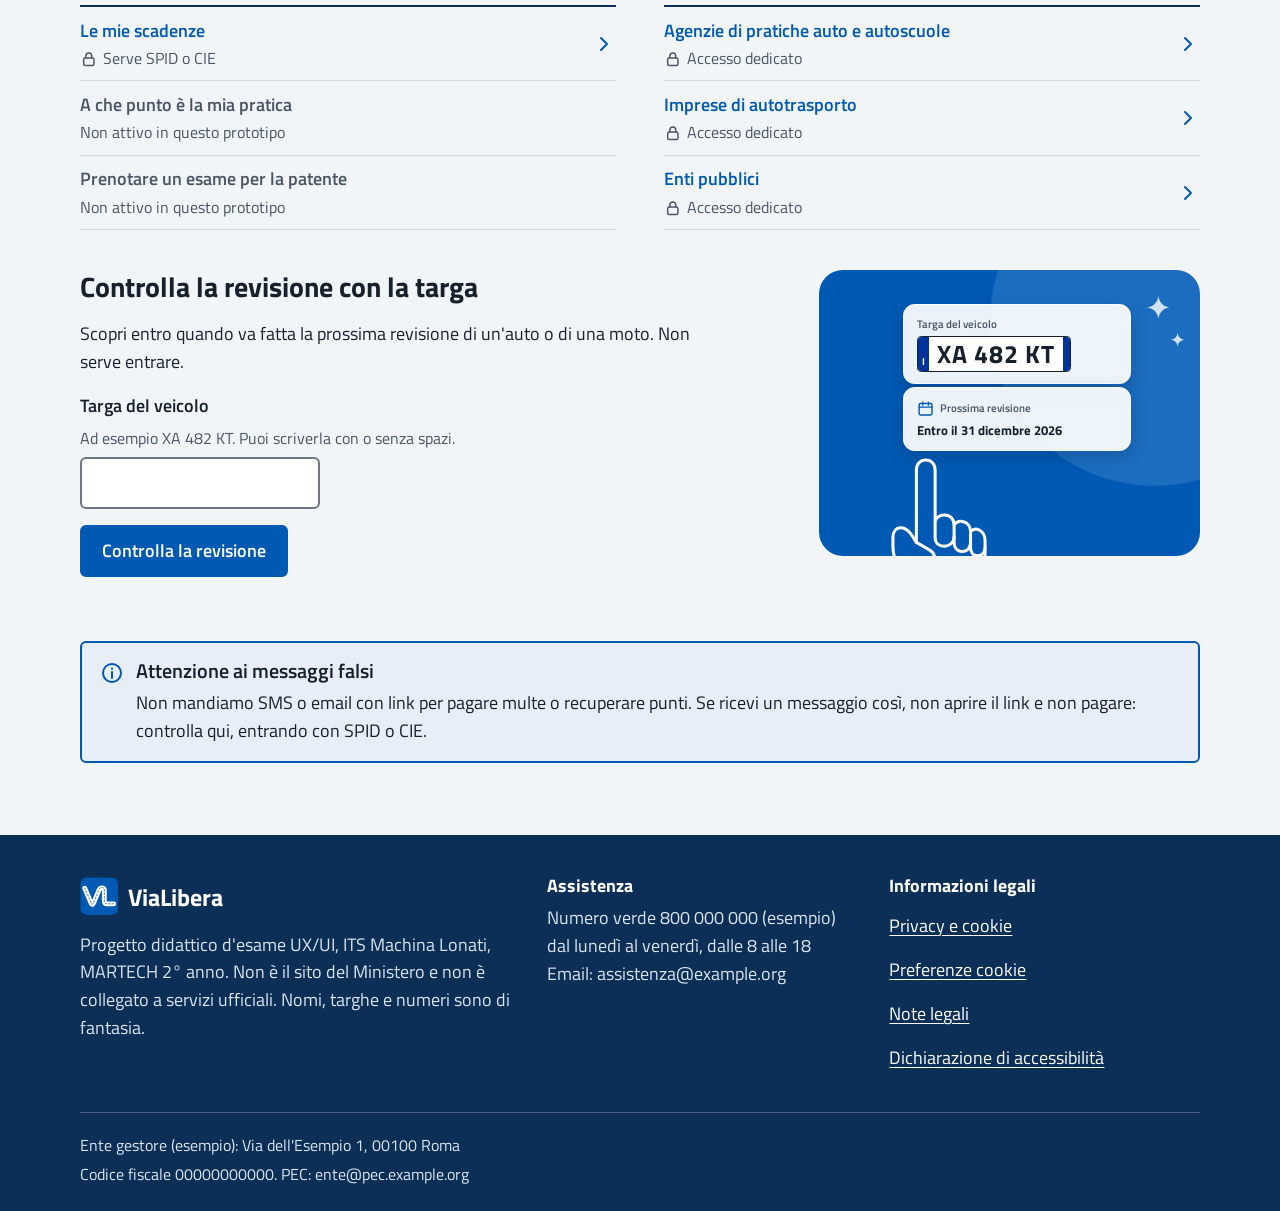
==== commit 5afc5f41: "Illustrazioni nello stile delle app dei servizi pubblici Tre illustrazioni decorative (Home in alto," ====
--- a/index.html
+++ b/index.html
@@ -7,20 +7,43 @@
 <meta name="description" content="Controlla i punti della patente, la revisione e le scadenze dei tuoi veicoli. Progetto didattico, dati di esempio.">
 <meta name="robots" content="noindex, nofollow">
 <meta name="theme-color" content="#0b2f57">
-<link rel="icon" href="favicon.svg?v=9" type="image/svg+xml">
+<link rel="icon" href="favicon.svg?v=10" type="image/svg+xml">
 <link rel="preload" href="assets/fonts/titillium-web-400.woff2" as="font" type="font/woff2" crossorigin>
-<link rel="stylesheet" href="assets/style.css?v=9">
+<link rel="stylesheet" href="assets/style.css?v=10">
 </head>
 <body data-pagina="home">
 <div id="testata"></div>
-<script src="assets/app.js?v=9"></script>
+<script src="assets/app.js?v=10"></script>
 
 <main id="contenuto" tabindex="-1">
   <div class="contenitore pila">
-    <div class="pila-s">
-      <h1>Cosa vuoi controllare oggi?</h1>
-      <p class="intro">Punti della patente, revisione e scadenze dei tuoi veicoli, tutto in un posto.</p>
-      <p class="rassicura"><svg class="icona" aria-hidden="true" focusable="false"><use href="#i-scudo"></use></svg>Controllare è gratis: qui non si paga nulla.</p>
+    <div class="con-illu">
+      <div class="pila-s">
+        <h1>Cosa vuoi controllare oggi?</h1>
+        <p class="intro">Punti della patente, revisione e scadenze dei tuoi veicoli, tutto in un posto.</p>
+        <p class="rassicura"><svg class="icona" aria-hidden="true" focusable="false"><use href="#i-scudo"></use></svg>Controllare è gratis: qui non si paga nulla.</p>
+      </div>
+      <div class="illu illu-home" aria-hidden="true">
+        <svg class="illu-scintilla" viewBox="0 0 24 24"><path d="M12 0c1 7 5 11 12 12-7 1-11 5-12 12-1-7-5-11-12-12 7-1 11-5 12-12z"/></svg>
+        <svg class="illu-scintilla" viewBox="0 0 24 24"><path d="M12 0c1 7 5 11 12 12-7 1-11 5-12 12-1-7-5-11-12-12 7-1 11-5 12-12z"/></svg>
+        <div class="illu-telefono">
+          <div class="illu-vetro">
+            <span class="illu-piccolo">Punti patente</span>
+            <span><span class="illu-grande">19</span> su 30</span>
+            <span class="illu-barra"></span>
+          </div>
+          <div class="illu-vetro">
+            <span class="illu-riga"><svg class="icona"><use href="#i-auto"></use></svg><strong>Fiat Panda</strong></span>
+            <span class="illu-piccolo">Revisione entro il 31/12/2026</span>
+          </div>
+          <div class="illu-vetro">
+            <span class="illu-riga"><svg class="icona"><use href="#i-auto"></use></svg><strong>Liberty 125</strong></span>
+            <span class="stato stato-ok"><svg class="icona"><use href="#i-spunta"></use></svg>In regola</span>
+          </div>
+        </div>
+        <img class="mano-sorregge" src="assets/illustrazioni/mano-sorregge.svg" alt="">
+        <img class="mano-tocca" src="assets/illustrazioni/mano-tocca.svg" alt="">
+      </div>
     </div>
 
     <div class="home-griglia">
@@ -70,7 +93,8 @@
       <div id="servizi-lista" class="servizi"></div>
     </section>
 
-    <section id="revisione" class="pila-s" aria-labelledby="t-revisione">
+    <section id="revisione" class="con-illu" aria-labelledby="t-revisione">
+      <div class="pila-s">
       <h2 id="t-revisione">Controlla la revisione con la targa</h2>
       <p class="testo">Scopri entro quando va fatta la prossima revisione di un'auto o di una moto. Non serve entrare.</p>
       <form id="form-targa" class="pila-s" novalidate>
@@ -83,6 +107,20 @@
         <div class="bottoni"><button class="btn btn-primario" type="submit">Controlla la revisione</button></div>
       </form>
       <div id="esito-targa" class="esito" aria-live="polite"></div>
+      </div>
+      <div class="illu illu-revisione" aria-hidden="true">
+        <svg class="illu-scintilla" viewBox="0 0 24 24"><path d="M12 0c1 7 5 11 12 12-7 1-11 5-12 12-1-7-5-11-12-12 7-1 11-5 12-12z"/></svg>
+        <svg class="illu-scintilla" viewBox="0 0 24 24"><path d="M12 0c1 7 5 11 12 12-7 1-11 5-12 12-1-7-5-11-12-12 7-1 11-5 12-12z"/></svg>
+        <div class="illu-vetro illu-targa">
+          <span class="illu-piccolo">Targa del veicolo</span>
+          <span class="targa"><span class="targa-i">I</span><span class="targa-testo">XA 482 KT</span></span>
+        </div>
+        <div class="illu-vetro illu-data">
+          <span class="illu-riga"><svg class="icona"><use href="#i-calendario"></use></svg><span class="illu-piccolo">Prossima revisione</span></span>
+          <strong>Entro il 31 dicembre 2026</strong>
+        </div>
+        <img class="mano-indica" src="assets/illustrazioni/mano-indica.svg" alt="">
+      </div>
     </section>
 
     <div class="avviso avviso-info">
--- a/assets/style.css
+++ b/assets/style.css
@@ -305,6 +305,60 @@
 .piede p { color: #dbe3ec; }
 .piede-fondo { margin-top: 2rem; padding-top: 1.25rem; border-top: 1px solid rgba(255, 255, 255, 0.25); font-size: 1rem; display: grid; gap: 0.25rem; }
 
+/* Illustrazioni: riquadro blu, mani a linea bianca (generate con Higgsfield) e schede di vetro fatte con i componenti del sito.
+   Sono decorative (aria-hidden) e si vedono da 48rem in su: sul telefono vengono prima le azioni. Misure in cqi: scalano con il riquadro. */
+.illu { display: none; position: relative; overflow: hidden; aspect-ratio: 4 / 3; border-radius: 1.5rem; container-type: inline-size;
+  background: radial-gradient(circle at 88% 18%, #1c6dc0 0 40%, transparent 40.3%), var(--blu); }
+.illu > * { position: absolute; }
+.illu-telefono { display: flex; flex-direction: column; gap: 3cqi; padding: 4cqi 3.5cqi; border-radius: 7cqi; background: rgba(255, 255, 255, 0.18); border: 1px solid rgba(255, 255, 255, 0.6); }
+.illu-vetro { display: flex; flex-direction: column; gap: 1.5cqi; padding: 3cqi 3.5cqi; border-radius: 3cqi; background: rgba(255, 255, 255, 0.92); border: 1px solid #fff; box-shadow: 0 1.5cqi 4cqi rgba(11, 47, 87, 0.3); color: var(--inchiostro); font-size: 3.4cqi; line-height: 1.25; }
+.illu-piccolo { font-size: 2.9cqi; font-weight: 600; color: var(--grigio); }
+.illu-grande { font-size: 11cqi; font-weight: 700; line-height: 1; color: var(--blu); }
+.illu-riga { display: flex; align-items: center; gap: 1.5cqi; }
+.illu .icona { width: 4.5cqi; height: 4.5cqi; color: var(--blu); }
+.illu .stato { align-self: flex-start; gap: 1cqi; padding: 0.3cqi 2cqi 0.3cqi 1.3cqi; font-size: 2.9cqi; }
+.illu .stato .icona { width: 3.4cqi; height: 3.4cqi; color: inherit; }
+.illu .targa { align-self: flex-start; border-width: 0.5cqi; border-radius: 1.2cqi; }
+.illu .targa-testo { font-size: 6.5cqi; padding: 1.2cqi 2.2cqi; }
+.illu .targa-i { font-size: 2.6cqi; padding: 1.2cqi 1cqi 1cqi; }
+.illu .targa::after { width: 1.6cqi; }
+.illu-barra { height: 2cqi; border-radius: 999px; background: #dfe5ec; overflow: hidden; }
+.illu-barra::before { content: ""; display: block; width: 63%; height: 100%; background: var(--blu); }
+.illu-scintilla { width: 6cqi; height: 6cqi; fill: #cfe1f5; }
+.illu-scintilla + .illu-scintilla { width: 3.5cqi; height: 3.5cqi; }
+
+/* Posizioni in % del riquadro. Le mani toccano solo il bordo di vetro: sopra le schede bianche la linea bianca sparirebbe. */
+/* Home, in alto: il telefono con punti e revisione, una mano lo regge e l'altra tocca */
+.illu-home .illu-telefono { left: 30%; top: 7%; width: 44%; height: 104%; }
+.illu-home .mano-sorregge { left: -8%; bottom: -2%; width: 40%; }
+.illu-home .mano-tocca { right: -8%; top: -8%; width: 33%; }
+.illu-home .illu-scintilla { left: 9%; top: 13%; }
+.illu-home .illu-scintilla + .illu-scintilla { left: 17%; top: 27%; }
+/* Home, controllo con la targa: la targa e la data, la mano indica la data */
+.illu-revisione .illu-vetro { left: 22%; width: 60%; }
+.illu-revisione .illu-targa { top: 12%; }
+.illu-revisione .illu-data { top: 41%; }
+.illu-revisione .mano-indica { left: 19%; bottom: -25%; width: 25%; }
+.illu-revisione .illu-scintilla { right: 8%; top: 9%; }
+.illu-revisione .illu-scintilla + .illu-scintilla { right: 4%; top: 22%; }
+/* Accesso: riquadro piccolo, quindi pochi elementi e più grandi */
+.illu-accesso .illu-vetro { gap: 3cqi; padding: 5cqi; border-radius: 4cqi; font-size: 5cqi; }
+.illu-accesso .illu-piccolo { font-size: 4.6cqi; }
+.illu-accesso .icona { width: 9cqi; height: 9cqi; }
+.illu-accesso .illu-carta { left: 6%; top: 12%; width: 45%; }
+.illu-accesso .illu-telefono { left: 57%; top: 8%; width: 37%; height: 104%; padding: 3.5cqi; }
+.illu-accesso .mano-sorregge { left: 18%; bottom: -10%; width: 40%; }
+.illu-accesso .illu-scintilla { left: 3%; top: 62%; }
+.illu-accesso .illu-scintilla + .illu-scintilla { left: 8%; top: 76%; }
+.illu-accesso .illu-righe { gap: 3cqi; }
+.illu-accesso .illu-linea { height: 2.6cqi; }
+.illu-foto { width: 11cqi; height: 13cqi; border-radius: 1.5cqi; background: var(--blu-chiaro); }
+.illu-accesso .illu-foto { width: 15cqi; height: 18cqi; }
+.illu-righe { flex: 1; display: flex; flex-direction: column; gap: 1.8cqi; }
+.illu-linea { height: 1.6cqi; border-radius: 999px; background: #d3dae3; }
+.illu-linea:last-child { width: 60%; }
+.illu-bottone { padding: 1.6cqi; border-radius: 1.2cqi; background: var(--blu); color: #fff; font-weight: 600; text-align: center; }
+
 /* Telefoni stretti: i pulsanti della testata restano con la parola, senza icona */
 @media (max-width: 25.99rem) {
   .btn-testata:not(.btn-menu) .icona { display: none; }
@@ -327,6 +381,9 @@
 }
 
 @media (min-width: 48rem) {
+  .illu { display: block; }
+  .con-illu { display: grid; grid-template-columns: 1fr clamp(14rem, 34%, 24rem); gap: 2.5rem; align-items: start; }
+  .stretto .con-illu { grid-template-columns: 1fr 17rem; }
   .servizi { grid-template-columns: 1fr 1fr; gap: 2.5rem 3rem; }
   .storico li { grid-template-columns: 11rem 1fr auto 6.5rem; align-items: baseline; }
   .storico time { grid-area: 1 / 1; }
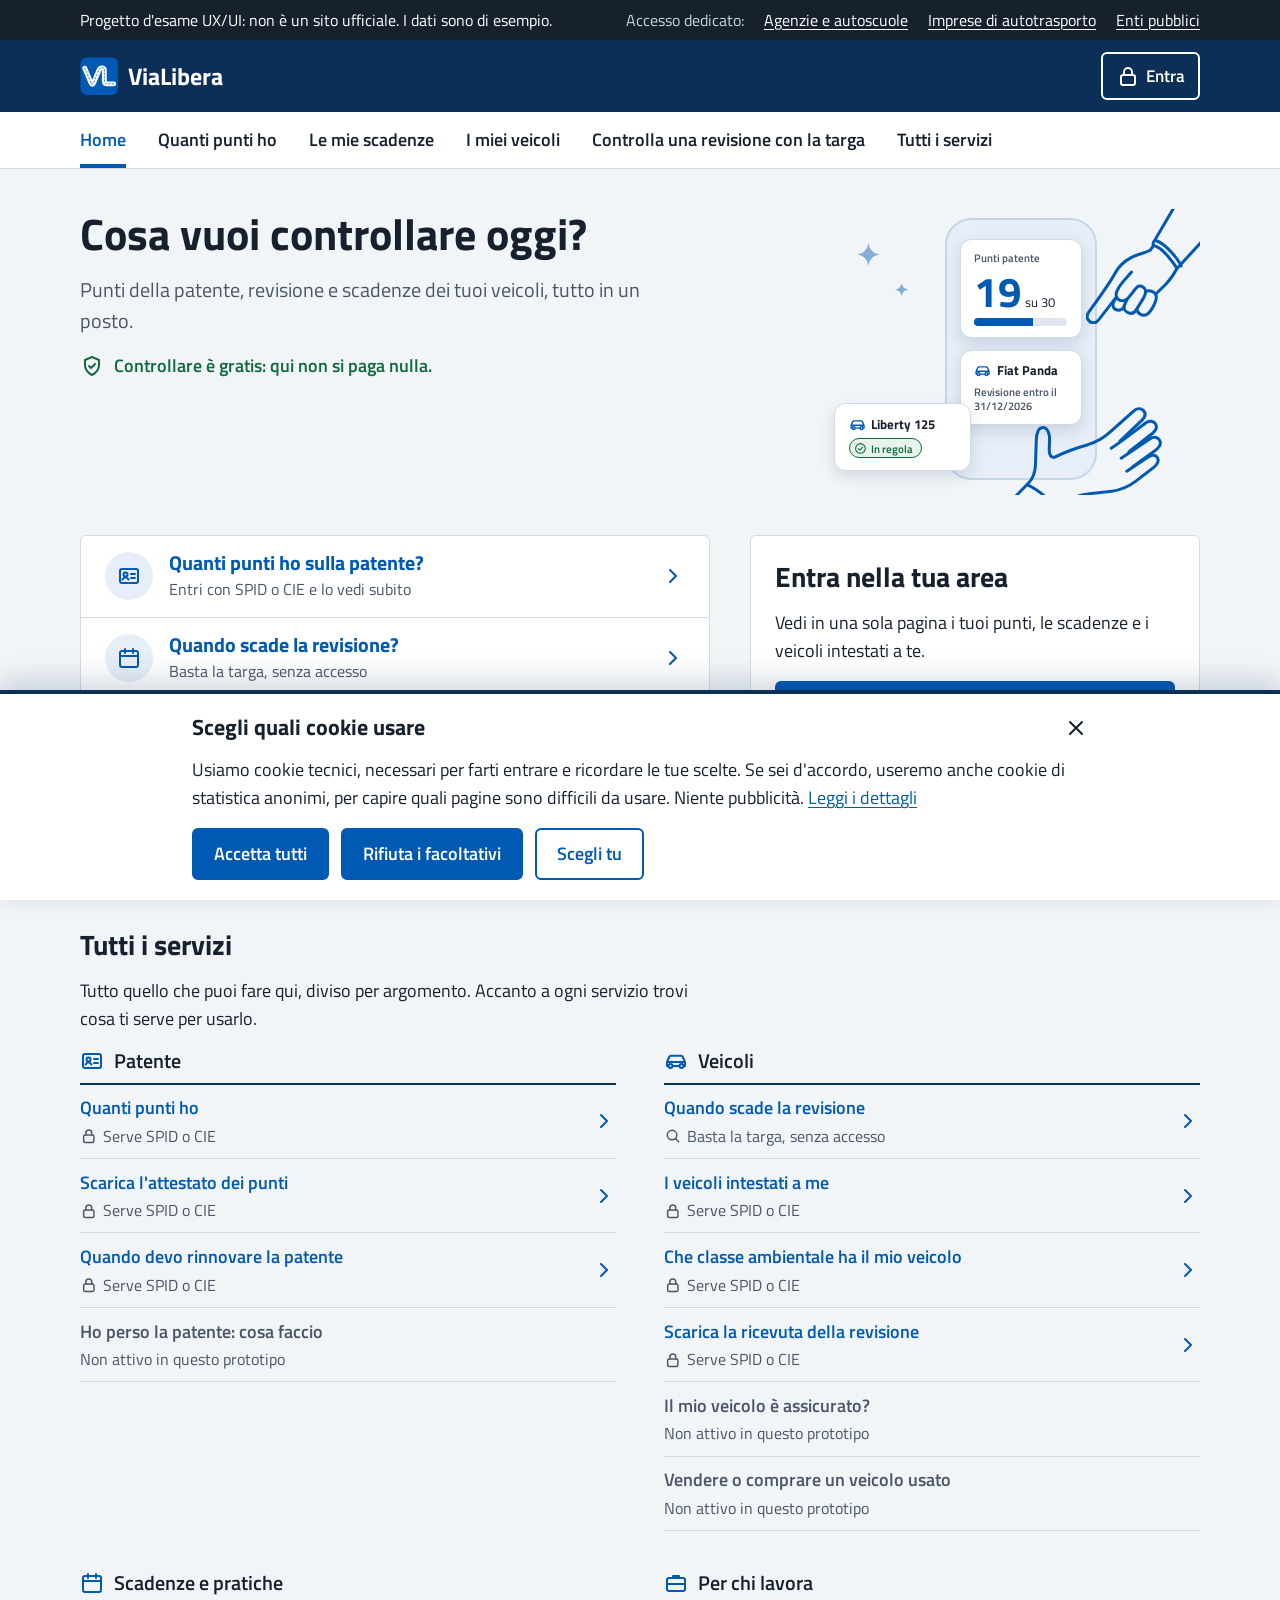
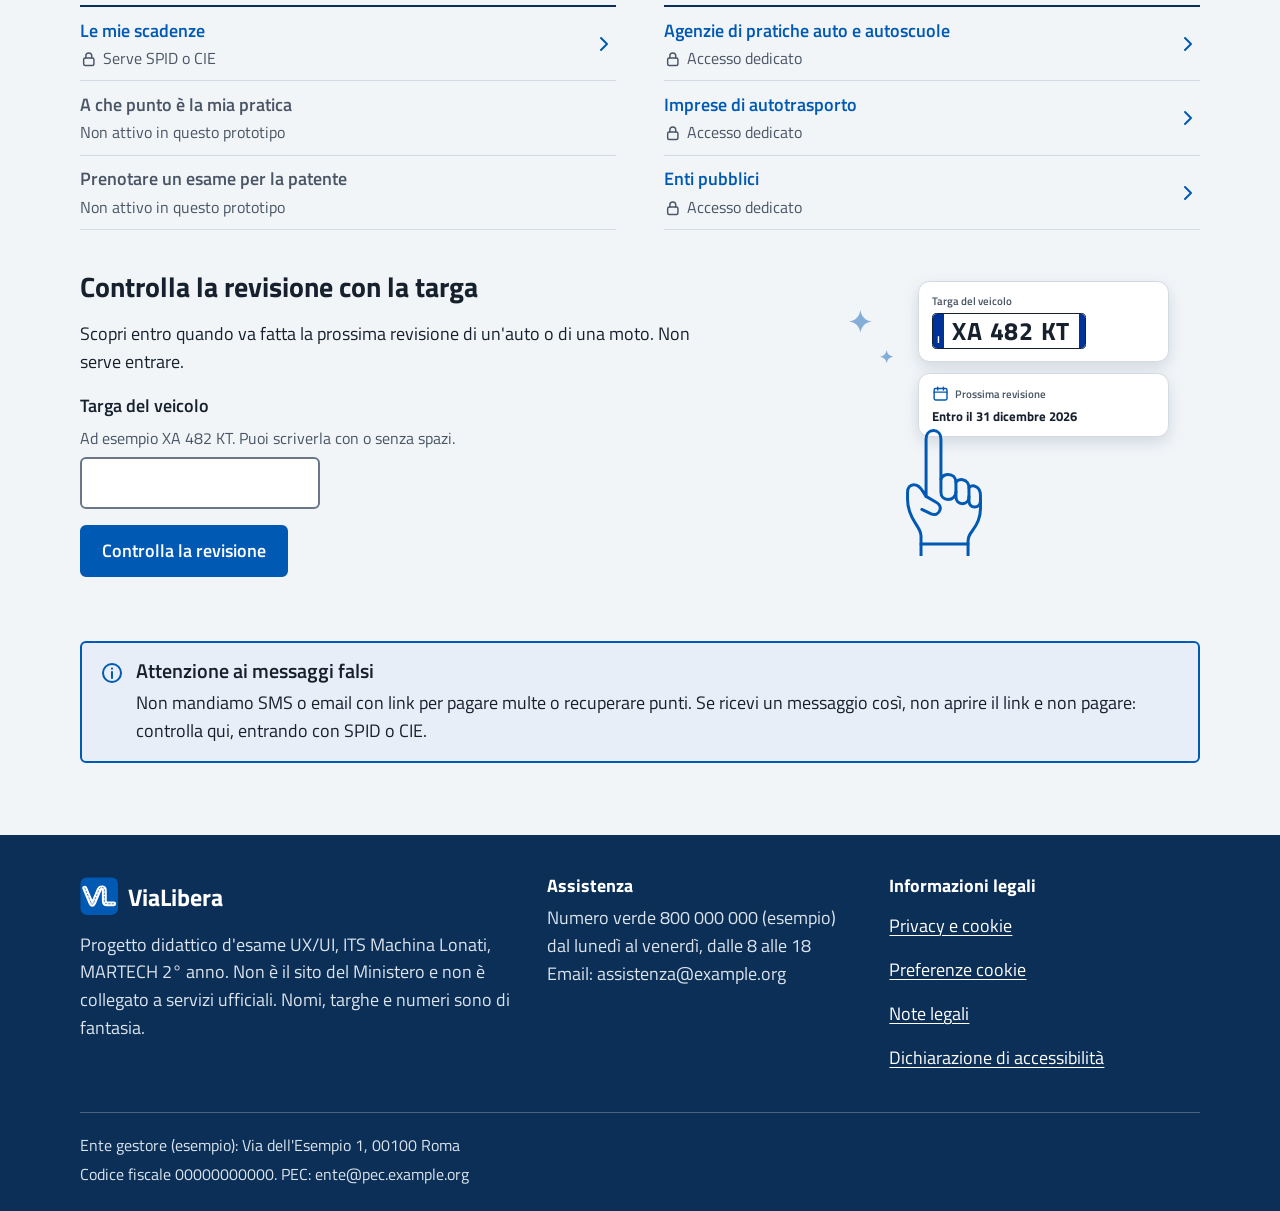
==== commit ae62c597: "Illustrazioni libere nella pagina, senza riquadro Come sul sito di IO: niente fondo blu, mani a line" ====
--- a/index.html
+++ b/index.html
@@ -7,17 +7,17 @@
 <meta name="description" content="Controlla i punti della patente, la revisione e le scadenze dei tuoi veicoli. Progetto didattico, dati di esempio.">
 <meta name="robots" content="noindex, nofollow">
 <meta name="theme-color" content="#0b2f57">
-<link rel="icon" href="favicon.svg?v=10" type="image/svg+xml">
+<link rel="icon" href="favicon.svg?v=13" type="image/svg+xml">
 <link rel="preload" href="assets/fonts/titillium-web-400.woff2" as="font" type="font/woff2" crossorigin>
-<link rel="stylesheet" href="assets/style.css?v=10">
+<link rel="stylesheet" href="assets/style.css?v=13">
 </head>
 <body data-pagina="home">
 <div id="testata"></div>
-<script src="assets/app.js?v=10"></script>
+<script src="assets/app.js?v=13"></script>
 
 <main id="contenuto" tabindex="-1">
   <div class="contenitore pila">
-    <div class="con-illu">
+    <div class="con-illu home-apertura">
       <div class="pila-s">
         <h1>Cosa vuoi controllare oggi?</h1>
         <p class="intro">Punti della patente, revisione e scadenze dei tuoi veicoli, tutto in un posto.</p>
@@ -36,13 +36,13 @@
             <span class="illu-riga"><svg class="icona"><use href="#i-auto"></use></svg><strong>Fiat Panda</strong></span>
             <span class="illu-piccolo">Revisione entro il 31/12/2026</span>
           </div>
-          <div class="illu-vetro">
-            <span class="illu-riga"><svg class="icona"><use href="#i-auto"></use></svg><strong>Liberty 125</strong></span>
-            <span class="stato stato-ok"><svg class="icona"><use href="#i-spunta"></use></svg>In regola</span>
-          </div>
         </div>
-        <img class="mano-sorregge" src="assets/illustrazioni/mano-sorregge.svg" alt="">
-        <img class="mano-tocca" src="assets/illustrazioni/mano-tocca.svg" alt="">
+        <div class="illu-vetro illu-notifica">
+          <span class="illu-riga"><svg class="icona"><use href="#i-auto"></use></svg><strong>Liberty 125</strong></span>
+          <span class="stato stato-ok"><svg class="icona"><use href="#i-spunta"></use></svg>In regola</span>
+        </div>
+        <img class="mano-sorregge" src="assets/illustrazioni/mano-sorregge.svg?v=13" alt="">
+        <img class="mano-tocca" src="assets/illustrazioni/mano-tocca.svg?v=13" alt="">
       </div>
     </div>
 
@@ -93,21 +93,9 @@
       <div id="servizi-lista" class="servizi"></div>
     </section>
 
-    <section id="revisione" class="con-illu" aria-labelledby="t-revisione">
-      <div class="pila-s">
+    <section id="revisione" class="pila-s con-illu" aria-labelledby="t-revisione">
       <h2 id="t-revisione">Controlla la revisione con la targa</h2>
       <p class="testo">Scopri entro quando va fatta la prossima revisione di un'auto o di una moto. Non serve entrare.</p>
-      <form id="form-targa" class="pila-s" novalidate>
-        <div class="campo">
-          <label for="targa">Targa del veicolo</label>
-          <p class="aiuto" id="targa-aiuto">Ad esempio XA 482 KT. Puoi scriverla con o senza spazi.</p>
-          <p class="errore-campo" id="targa-errore" hidden></p>
-          <input type="text" id="targa" name="targa" class="campo-targa" autocomplete="off" autocapitalize="characters" spellcheck="false" enterkeyhint="go" maxlength="12" aria-describedby="targa-aiuto targa-errore">
-        </div>
-        <div class="bottoni"><button class="btn btn-primario" type="submit">Controlla la revisione</button></div>
-      </form>
-      <div id="esito-targa" class="esito" aria-live="polite"></div>
-      </div>
       <div class="illu illu-revisione" aria-hidden="true">
         <svg class="illu-scintilla" viewBox="0 0 24 24"><path d="M12 0c1 7 5 11 12 12-7 1-11 5-12 12-1-7-5-11-12-12 7-1 11-5 12-12z"/></svg>
         <svg class="illu-scintilla" viewBox="0 0 24 24"><path d="M12 0c1 7 5 11 12 12-7 1-11 5-12 12-1-7-5-11-12-12 7-1 11-5 12-12z"/></svg>
@@ -119,8 +107,18 @@
           <span class="illu-riga"><svg class="icona"><use href="#i-calendario"></use></svg><span class="illu-piccolo">Prossima revisione</span></span>
           <strong>Entro il 31 dicembre 2026</strong>
         </div>
-        <img class="mano-indica" src="assets/illustrazioni/mano-indica.svg" alt="">
+        <img class="mano-indica" src="assets/illustrazioni/mano-indica.svg?v=13" alt="">
       </div>
+      <form id="form-targa" class="pila-s" novalidate>
+        <div class="campo">
+          <label for="targa">Targa del veicolo</label>
+          <p class="aiuto" id="targa-aiuto">Ad esempio XA 482 KT. Puoi scriverla con o senza spazi.</p>
+          <p class="errore-campo" id="targa-errore" hidden></p>
+          <input type="text" id="targa" name="targa" class="campo-targa" autocomplete="off" autocapitalize="characters" spellcheck="false" enterkeyhint="go" maxlength="12" aria-describedby="targa-aiuto targa-errore">
+        </div>
+        <div class="bottoni"><button class="btn btn-primario" type="submit">Controlla la revisione</button></div>
+      </form>
+      <div id="esito-targa" class="esito" aria-live="polite"></div>
     </section>
 
     <div class="avviso avviso-info">
--- a/assets/style.css
+++ b/assets/style.css
@@ -305,13 +305,13 @@
 .piede p { color: #dbe3ec; }
 .piede-fondo { margin-top: 2rem; padding-top: 1.25rem; border-top: 1px solid rgba(255, 255, 255, 0.25); font-size: 1rem; display: grid; gap: 0.25rem; }
 
-/* Illustrazioni: riquadro blu, mani a linea bianca (generate con Higgsfield) e schede di vetro fatte con i componenti del sito.
-   Sono decorative (aria-hidden) e si vedono da 48rem in su: sul telefono vengono prima le azioni. Misure in cqi: scalano con il riquadro. */
-.illu { display: none; position: relative; overflow: hidden; aspect-ratio: 4 / 3; border-radius: 1.5rem; container-type: inline-size;
-  background: radial-gradient(circle at 88% 18%, #1c6dc0 0 40%, transparent 40.3%), var(--blu); }
+/* Illustrazioni libere nella pagina, come sul sito di IO: mani a linea (generate con Higgsfield) e schede fatte con i componenti del sito.
+   Niente riquadro: le mani sono blu perché stanno sul fondo chiaro. Decorative (aria-hidden). Misure in cqi: scalano con la larghezza.
+   overflow: hidden taglia solo le braccia, che così finiscono aperte come sul sito di IO. */
+.illu { position: relative; overflow: hidden; aspect-ratio: 4 / 3; container-type: inline-size; }
 .illu > * { position: absolute; }
-.illu-telefono { display: flex; flex-direction: column; gap: 3cqi; padding: 4cqi 3.5cqi; border-radius: 7cqi; background: rgba(255, 255, 255, 0.18); border: 1px solid rgba(255, 255, 255, 0.6); }
-.illu-vetro { display: flex; flex-direction: column; gap: 1.5cqi; padding: 3cqi 3.5cqi; border-radius: 3cqi; background: rgba(255, 255, 255, 0.92); border: 1px solid #fff; box-shadow: 0 1.5cqi 4cqi rgba(11, 47, 87, 0.3); color: var(--inchiostro); font-size: 3.4cqi; line-height: 1.25; }
+.illu-telefono { display: flex; flex-direction: column; gap: 3cqi; padding: 5cqi 3.5cqi; border-radius: 7cqi; background: var(--blu-chiaro); border: 0.6cqi solid #c5d6ea; }
+.illu-vetro { display: flex; flex-direction: column; gap: 1.5cqi; padding: 3cqi 3.5cqi; border-radius: 3cqi; background: #fff; border: 1px solid var(--linea); box-shadow: 0 1.5cqi 4cqi rgba(11, 47, 87, 0.14); color: var(--inchiostro); font-size: 3.4cqi; line-height: 1.25; }
 .illu-piccolo { font-size: 2.9cqi; font-weight: 600; color: var(--grigio); }
 .illu-grande { font-size: 11cqi; font-weight: 700; line-height: 1; color: var(--blu); }
 .illu-riga { display: flex; align-items: center; gap: 1.5cqi; }
@@ -324,32 +324,33 @@
 .illu .targa::after { width: 1.6cqi; }
 .illu-barra { height: 2cqi; border-radius: 999px; background: #dfe5ec; overflow: hidden; }
 .illu-barra::before { content: ""; display: block; width: 63%; height: 100%; background: var(--blu); }
-.illu-scintilla { width: 6cqi; height: 6cqi; fill: #cfe1f5; }
+.illu-scintilla { width: 6cqi; height: 6cqi; fill: var(--blu); opacity: 0.45; }
 .illu-scintilla + .illu-scintilla { width: 3.5cqi; height: 3.5cqi; }
 
-/* Posizioni in % del riquadro. Le mani toccano solo il bordo di vetro: sopra le schede bianche la linea bianca sparirebbe. */
-/* Home, in alto: il telefono con punti e revisione, una mano lo regge e l'altra tocca */
-.illu-home .illu-telefono { left: 30%; top: 7%; width: 44%; height: 104%; }
-.illu-home .mano-sorregge { left: -8%; bottom: -2%; width: 40%; }
-.illu-home .mano-tocca { right: -8%; top: -8%; width: 33%; }
-.illu-home .illu-scintilla { left: 9%; top: 13%; }
-.illu-home .illu-scintilla + .illu-scintilla { left: 17%; top: 27%; }
+/* Posizioni in % del riquadro (invisibile). */
+/* Home, in alto: il telefono con punti e revisione, la moto esce come una notifica, una mano tocca e l'altra regge */
+.illu-home .illu-telefono { left: 33%; top: 3%; width: 40%; height: 92%; }
+.illu-home .illu-notifica { left: 4%; top: 68%; width: 36%; }
+.illu-home .mano-tocca { right: 0; top: 0; width: 30%; }
+.illu-home .mano-sorregge { left: 50%; bottom: -12%; width: 40%; }
+.illu-home .illu-scintilla { left: 10%; top: 12%; }
+.illu-home .illu-scintilla + .illu-scintilla { left: 20%; top: 26%; }
 /* Home, controllo con la targa: la targa e la data, la mano indica la data */
-.illu-revisione .illu-vetro { left: 22%; width: 60%; }
-.illu-revisione .illu-targa { top: 12%; }
-.illu-revisione .illu-data { top: 41%; }
-.illu-revisione .mano-indica { left: 19%; bottom: -25%; width: 25%; }
-.illu-revisione .illu-scintilla { right: 8%; top: 9%; }
-.illu-revisione .illu-scintilla + .illu-scintilla { right: 4%; top: 22%; }
-/* Accesso: riquadro piccolo, quindi pochi elementi e più grandi */
+.illu-revisione .illu-vetro { left: 26%; width: 66%; }
+.illu-revisione .illu-targa { top: 4%; }
+.illu-revisione .illu-data { top: 36%; }
+.illu-revisione .mano-indica { left: 22.8%; bottom: -2.8%; width: 20%; }
+.illu-revisione .illu-scintilla { left: 8%; top: 14%; }
+.illu-revisione .illu-scintilla + .illu-scintilla { left: 16%; top: 28%; }
+/* Accesso: illustrazione piccola, quindi pochi elementi e più grandi */
 .illu-accesso .illu-vetro { gap: 3cqi; padding: 5cqi; border-radius: 4cqi; font-size: 5cqi; }
 .illu-accesso .illu-piccolo { font-size: 4.6cqi; }
 .illu-accesso .icona { width: 9cqi; height: 9cqi; }
-.illu-accesso .illu-carta { left: 6%; top: 12%; width: 45%; }
-.illu-accesso .illu-telefono { left: 57%; top: 8%; width: 37%; height: 104%; padding: 3.5cqi; }
-.illu-accesso .mano-sorregge { left: 18%; bottom: -10%; width: 40%; }
-.illu-accesso .illu-scintilla { left: 3%; top: 62%; }
-.illu-accesso .illu-scintilla + .illu-scintilla { left: 8%; top: 76%; }
+.illu-accesso .illu-carta { left: 2%; top: 8%; width: 50%; }
+.illu-accesso .illu-telefono { left: 56%; top: 3%; width: 40%; height: 92%; padding: 3.5cqi; }
+.illu-accesso .mano-sorregge { left: 22%; bottom: 0; width: 42%; }
+.illu-accesso .illu-scintilla { left: 4%; top: 70%; }
+.illu-accesso .illu-scintilla + .illu-scintilla { left: 11%; top: 82%; }
 .illu-accesso .illu-righe { gap: 3cqi; }
 .illu-accesso .illu-linea { height: 2.6cqi; }
 .illu-foto { width: 11cqi; height: 13cqi; border-radius: 1.5cqi; background: var(--blu-chiaro); }
@@ -380,10 +381,21 @@
   .piede-griglia { grid-template-columns: 1.4fr 1fr 1fr; }
 }
 
+/* Telefono: l'illustrazione della Home scende sotto le azioni, che restano in cima allo schermo */
+@media (max-width: 47.99rem) {
+  .home-apertura { display: contents; }
+  .illu-home { order: 1; }
+  .home-griglia ~ * { order: 2; }
+  .illu-accesso { margin-top: 1.5rem; max-width: 17rem; }
+}
+
 @media (min-width: 48rem) {
-  .illu { display: block; }
   .con-illu { display: grid; grid-template-columns: 1fr clamp(14rem, 34%, 24rem); gap: 2.5rem; align-items: start; }
   .stretto .con-illu { grid-template-columns: 1fr 17rem; }
+  /* Controllo con la targa: sul telefono l'illustrazione sta tra testo e modulo, qui va a destra */
+  #revisione { gap: 1rem 2.5rem; }
+  #revisione > * { grid-column: 1; }
+  #revisione > .illu { grid-column: 2; grid-row: 1 / span 4; }
   .servizi { grid-template-columns: 1fr 1fr; gap: 2.5rem 3rem; }
   .storico li { grid-template-columns: 11rem 1fr auto 6.5rem; align-items: baseline; }
   .storico time { grid-area: 1 / 1; }
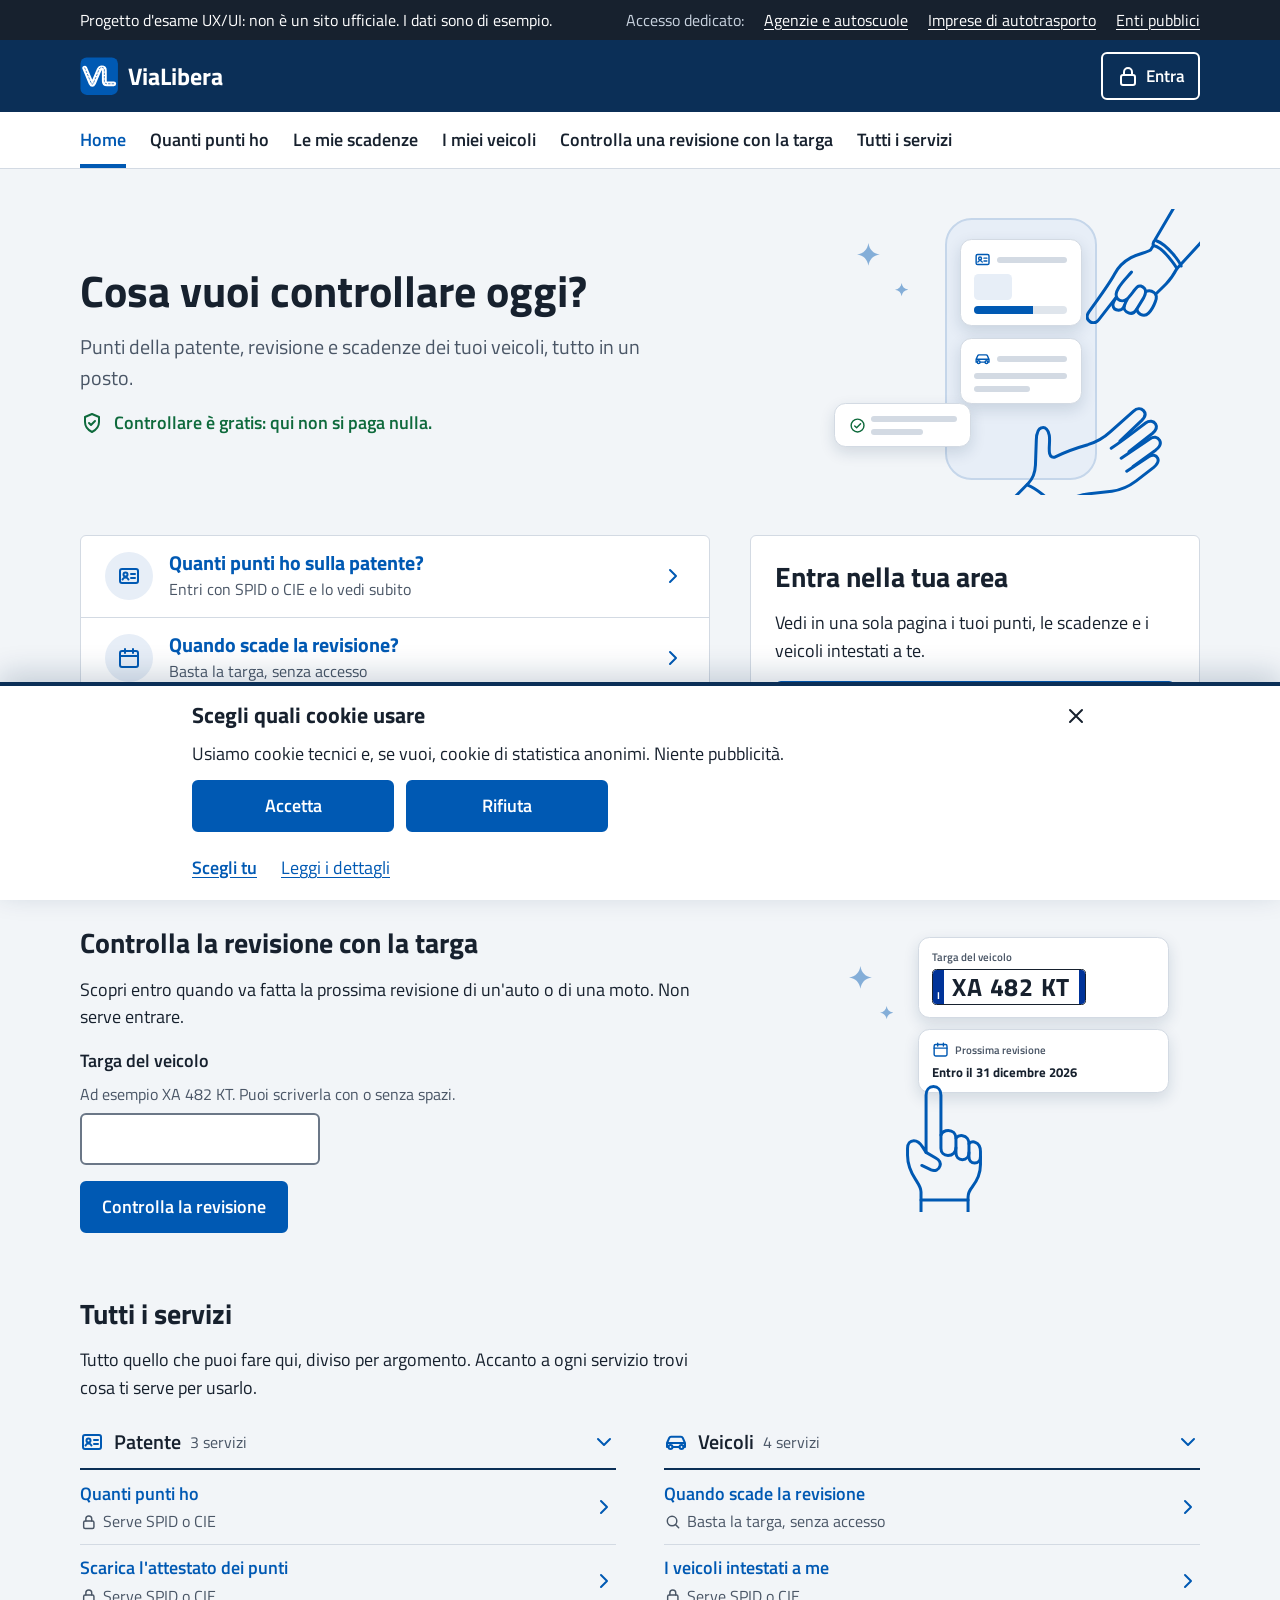
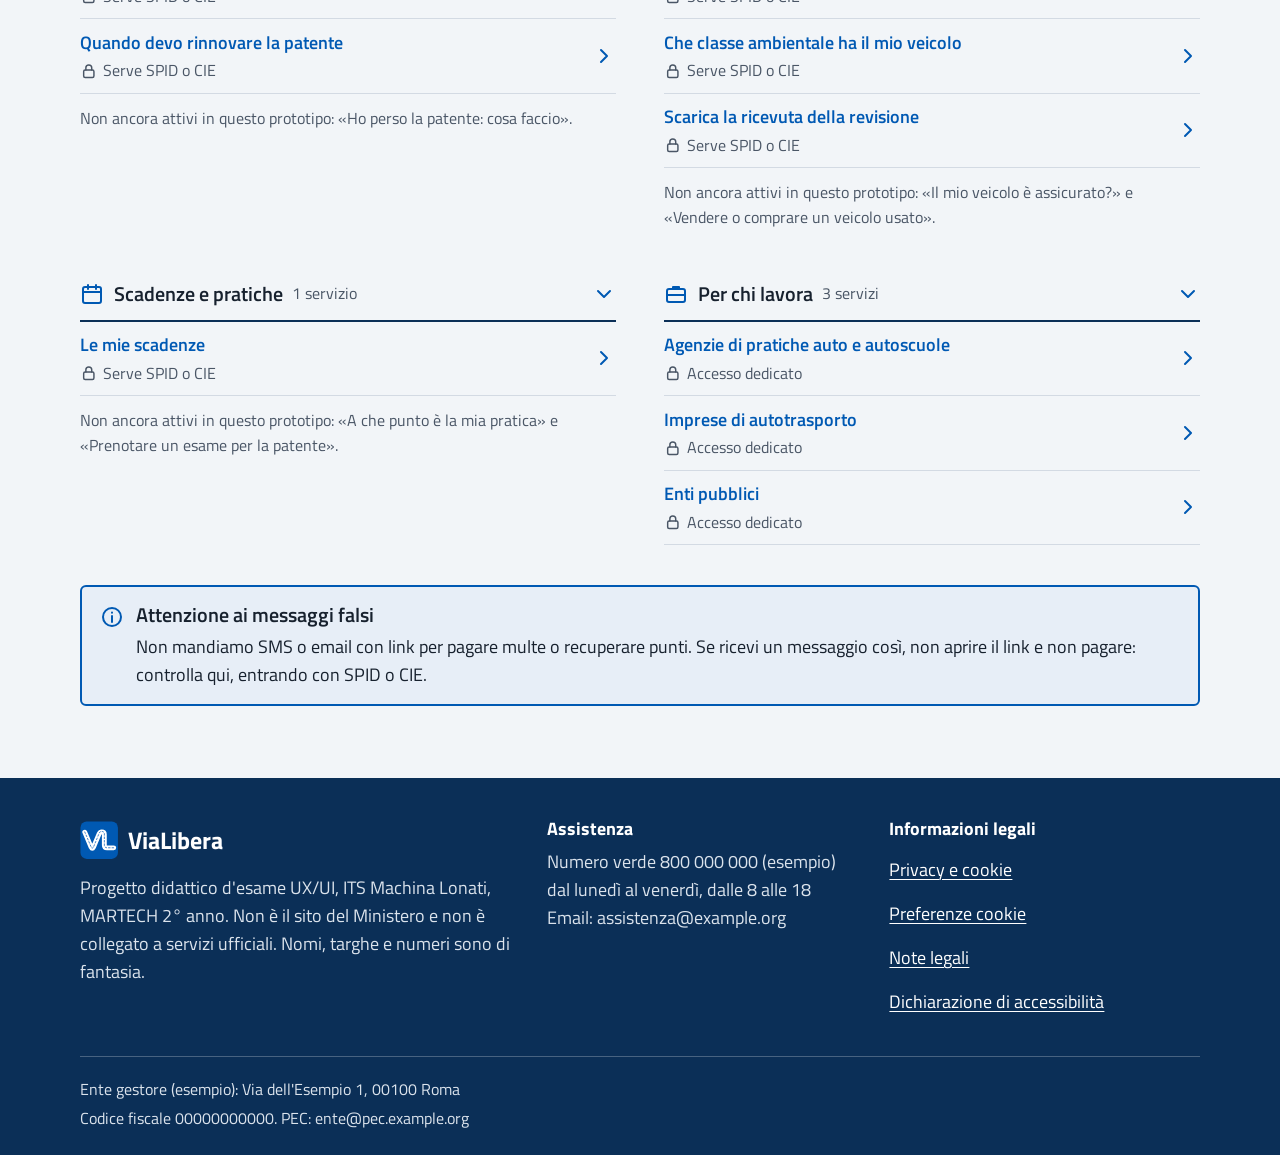
==== commit 1b950173: "Correzioni dall'analisi UX/UI: telefono, accesso, cookie, menu - Home: controllo targa subito dopo l" ====
--- a/index.html
+++ b/index.html
@@ -7,13 +7,15 @@
 <meta name="description" content="Controlla i punti della patente, la revisione e le scadenze dei tuoi veicoli. Progetto didattico, dati di esempio.">
 <meta name="robots" content="noindex, nofollow">
 <meta name="theme-color" content="#0b2f57">
-<link rel="icon" href="favicon.svg?v=13" type="image/svg+xml">
+<link rel="icon" href="favicon.svg?v=16" type="image/svg+xml">
 <link rel="preload" href="assets/fonts/titillium-web-400.woff2" as="font" type="font/woff2" crossorigin>
-<link rel="stylesheet" href="assets/style.css?v=13">
+<link rel="preload" href="assets/fonts/titillium-web-700.woff2" as="font" type="font/woff2" crossorigin>
+<link rel="stylesheet" href="assets/style.css?v=16">
 </head>
 <body data-pagina="home">
 <div id="testata"></div>
-<script src="assets/app.js?v=13"></script>
+<noscript><div class="fascia"><div class="contenitore"><p>Progetto d'esame UX/UI: non è un sito ufficiale. I dati sono di esempio. Per usare i servizi attiva JavaScript nel browser. <a href="index.html">Home</a> · <a href="privacy.html">Privacy e cookie</a></p></div></div></noscript>
+<script src="assets/app.js?v=16"></script>
 
 <main id="contenuto" tabindex="-1">
   <div class="contenitore pila">
@@ -28,21 +30,20 @@
         <svg class="illu-scintilla" viewBox="0 0 24 24"><path d="M12 0c1 7 5 11 12 12-7 1-11 5-12 12-1-7-5-11-12-12 7-1 11-5 12-12z"/></svg>
         <div class="illu-telefono">
           <div class="illu-vetro">
-            <span class="illu-piccolo">Punti patente</span>
-            <span><span class="illu-grande">19</span> su 30</span>
+            <span class="illu-riga"><svg class="icona"><use href="#i-patente"></use></svg><span class="illu-linea"></span></span>
+            <span class="illu-blocco"></span>
             <span class="illu-barra"></span>
           </div>
           <div class="illu-vetro">
-            <span class="illu-riga"><svg class="icona"><use href="#i-auto"></use></svg><strong>Fiat Panda</strong></span>
-            <span class="illu-piccolo">Revisione entro il 31/12/2026</span>
+            <span class="illu-riga"><svg class="icona"><use href="#i-auto"></use></svg><span class="illu-linea"></span></span>
+            <span class="illu-righe"><span class="illu-linea"></span><span class="illu-linea"></span></span>
           </div>
         </div>
         <div class="illu-vetro illu-notifica">
-          <span class="illu-riga"><svg class="icona"><use href="#i-auto"></use></svg><strong>Liberty 125</strong></span>
-          <span class="stato stato-ok"><svg class="icona"><use href="#i-spunta"></use></svg>In regola</span>
+          <span class="illu-riga"><svg class="icona"><use href="#i-spunta"></use></svg><span class="illu-righe"><span class="illu-linea"></span><span class="illu-linea"></span></span></span>
         </div>
-        <img class="mano-sorregge" src="assets/illustrazioni/mano-sorregge.svg?v=13" alt="">
-        <img class="mano-tocca" src="assets/illustrazioni/mano-tocca.svg?v=13" alt="">
+        <img class="mano-sorregge" src="assets/illustrazioni/mano-sorregge.svg?v=16" alt="">
+        <img class="mano-tocca" src="assets/illustrazioni/mano-tocca.svg?v=16" alt="">
       </div>
     </div>
 
@@ -76,8 +77,8 @@
           <div class="bottoni">
             <a class="btn btn-primario" href="accesso.html?metodo=spid">Entra con SPID</a>
             <a class="btn btn-primario" href="accesso.html?metodo=cie">Entra con la CIE</a>
+            <a class="btn btn-secondario" href="accesso.html#cosa-serve">Cosa serve per entrare</a>
           </div>
-          <p class="aiuto">Prima di cominciare ti diciamo cosa tenere a portata di mano. <a href="accesso.html#cosa-serve">Cosa serve per entrare</a></p>
         </div>
         <div class="pila-s" data-se="utente" hidden>
           <h2>Sei nella tua area</h2>
@@ -86,12 +87,6 @@
         </div>
       </section>
     </div>
-
-    <section id="servizi" class="pila-s" aria-labelledby="t-servizi">
-      <h2 id="t-servizi">Tutti i servizi</h2>
-      <p class="testo">Tutto quello che puoi fare qui, diviso per argomento. Accanto a ogni servizio trovi cosa ti serve per usarlo.</p>
-      <div id="servizi-lista" class="servizi"></div>
-    </section>
 
     <section id="revisione" class="pila-s con-illu" aria-labelledby="t-revisione">
       <h2 id="t-revisione">Controlla la revisione con la targa</h2>
@@ -107,7 +102,7 @@
           <span class="illu-riga"><svg class="icona"><use href="#i-calendario"></use></svg><span class="illu-piccolo">Prossima revisione</span></span>
           <strong>Entro il 31 dicembre 2026</strong>
         </div>
-        <img class="mano-indica" src="assets/illustrazioni/mano-indica.svg?v=13" alt="">
+        <img class="mano-indica" src="assets/illustrazioni/mano-indica.svg?v=16" alt="">
       </div>
       <form id="form-targa" class="pila-s" novalidate>
         <div class="campo">
@@ -119,6 +114,12 @@
         <div class="bottoni"><button class="btn btn-primario" type="submit">Controlla la revisione</button></div>
       </form>
       <div id="esito-targa" class="esito" aria-live="polite"></div>
+    </section>
+
+    <section id="servizi" class="pila-s" aria-labelledby="t-servizi">
+      <h2 id="t-servizi">Tutti i servizi</h2>
+      <p class="testo">Tutto quello che puoi fare qui, diviso per argomento. Accanto a ogni servizio trovi cosa ti serve per usarlo.</p>
+      <div id="servizi-lista" class="servizi"></div>
     </section>
 
     <div class="avviso avviso-info">
--- a/assets/style.css
+++ b/assets/style.css
@@ -69,7 +69,9 @@
 
 /* Fascia del progetto (in alto) */
 .fascia { background: var(--inchiostro); color: #fff; font-size: 1rem; }
-.fascia .contenitore { display: flex; flex-wrap: wrap; justify-content: space-between; align-items: center; gap: 0.25rem 1rem; padding-block: 0.4rem; min-height: 2.5rem; }
+.fascia .contenitore { display: flex; flex-wrap: wrap; justify-content: space-between; align-items: center; gap: 0.25rem 2.5rem; padding-block: 0.4rem; min-height: 2.5rem; }
+/* Sul telefono la frase corta sta su una riga; quella completa è anche nel piede */
+.fascia-lunga { display: none; }
 .fascia-pro a, .fascia-pro span { white-space: nowrap; }
 .fascia a { color: #fff; }
 .fascia-pro { display: none; gap: 1.25rem; align-items: center; }
@@ -170,8 +172,8 @@
 details { border-block: 1px solid var(--linea); }
 summary { display: flex; align-items: center; gap: 0.5rem; min-height: 3.25rem; padding-block: 0.5rem; color: var(--blu); font-weight: 600; cursor: pointer; list-style: none; }
 summary::-webkit-details-marker { display: none; }
-summary .icona { transition: transform 0.15s; }
-details[open] summary .icona { transform: rotate(90deg); }
+summary > .icona { transition: transform 0.15s; }
+details[open] summary > .icona { transform: rotate(90deg); }
 details > :not(summary) { padding-bottom: 1rem; }
 .passo { color: var(--grigio); font-weight: 600; font-size: 1rem; }
 
@@ -191,9 +193,16 @@
 .azione .aiuto { display: block; margin-top: 0.15rem; }
 .azione-icona { width: 3rem; height: 3rem; flex: none; display: grid; place-items: center; border-radius: 50%; background: var(--blu-chiaro); color: var(--blu); }
 .azione > .icona:last-child { margin-left: auto; color: var(--blu); }
-.servizi { display: grid; gap: 2rem; }
-.gruppo h3 { display: flex; align-items: center; gap: 0.6rem; padding-bottom: 0.6rem; border-bottom: 2px solid var(--blu-notte); }
+.servizi { display: grid; gap: 1rem; }
+/* Ogni gruppo è richiudibile: chiuso sul telefono, aperto da 48rem (lo decide app.js) */
+.gruppo { border: 0; }
+.gruppo > summary { gap: 0.6rem; padding-block: 0.5rem 0.6rem; color: var(--inchiostro); border-bottom: 2px solid var(--blu-notte); }
+.gruppo > summary > .icona { margin-left: auto; color: var(--blu); }
+.gruppo > :not(summary) { padding-bottom: 0; }
+.gruppo h3 { display: flex; flex-wrap: wrap; align-items: center; gap: 0.25rem 0.6rem; }
 .gruppo h3 .icona { color: var(--blu); }
+.gruppo-conta { font-size: 1rem; font-weight: 400; color: var(--grigio); }
+.in-arrivo { padding-top: 0.75rem; font-size: 1rem; color: var(--grigio); }
 .gruppo ul { list-style: none; padding: 0; }
 .gruppo li { border-bottom: 1px solid var(--linea); }
 .servizio { display: flex; align-items: center; gap: 0.75rem; min-height: 3.75rem; padding-block: 0.6rem; color: var(--inchiostro); text-decoration: none; }
@@ -204,7 +213,6 @@
 a.servizio > .icona:last-child { margin-left: auto; color: var(--blu); }
 .servizio-accesso { display: inline-flex; align-items: center; gap: 0.35rem; font-size: 1rem; color: var(--grigio); }
 .servizio-accesso .icona { width: 1.1rem; height: 1.1rem; }
-.servizio-spento .servizio-nome { color: var(--grigio); }
 .esito { margin-top: 0.5rem; }
 /* Link dentro avvisi, scadenze ed esiti: area di tocco alta 44px senza spostare le righe di testo */
 .avviso-corpo a, .scadenze a, .esito a { padding-block: 0.55rem; }
@@ -254,6 +262,8 @@
 .variazione-meno { color: var(--rosso); }
 .variazione-piu { color: var(--verde); }
 .opzioni { display: grid; gap: 1rem; }
+/* Accesso: se resta un solo metodo, la sua scheda prende tutta la larghezza */
+#cosa-serve .opzioni { grid-template-columns: repeat(auto-fit, minmax(min(16rem, 100%), 1fr)); }
 
 /* Veicolo */
 .scelta-veicolo { display: flex; flex-wrap: wrap; gap: 0.5rem; list-style: none; padding: 0; }
@@ -287,9 +297,12 @@
 .tabella-scorri td:first-child { white-space: nowrap; }
 
 /* Banner cookie */
-.cookie { position: fixed; left: 0; right: 0; bottom: 0; z-index: 60; max-height: 88vh; overflow-y: auto; background: var(--carta); border-top: 4px solid var(--blu-notte); box-shadow: 0 -8px 28px rgba(11, 47, 87, 0.2); padding-block: 1.25rem calc(1.25rem + env(safe-area-inset-bottom, 0px)); }
-.cookie .contenitore { position: relative; max-width: 58rem; display: flex; flex-direction: column; gap: 1rem; }
+.cookie { position: fixed; left: 0; right: 0; bottom: 0; z-index: 60; max-height: 88vh; overflow-y: auto; background: var(--carta); border-top: 4px solid var(--blu-notte); box-shadow: 0 -8px 28px rgba(11, 47, 87, 0.2); padding-block: 1rem calc(0.5rem + env(safe-area-inset-bottom, 0px)); }
+.cookie .contenitore { position: relative; max-width: 58rem; display: flex; flex-direction: column; gap: 0.75rem; }
 .cookie h2 { font-size: 1.375rem; padding-right: 3rem; }
+.cookie-bottoni { display: grid; grid-template-columns: 1fr 1fr; gap: 0.75rem; max-width: 26rem; }
+.cookie-altro { display: flex; flex-wrap: wrap; align-items: center; gap: 0.25rem 1.5rem; }
+.cookie-altro a { display: inline-flex; align-items: center; min-height: 3rem; }
 .cookie-chiudi { position: absolute; top: -0.6rem; right: max(4px, env(safe-area-inset-right, 0px)); width: 3rem; height: 3rem; display: grid; place-items: center; background: none; border: 0; border-radius: var(--r); color: var(--inchiostro); cursor: pointer; }
 .cookie-scelte { display: grid; gap: 0.9rem; padding: 1rem; background: var(--sfondo); border-radius: var(--r); }
 
@@ -305,6 +318,11 @@
 .piede p { color: #dbe3ec; }
 .piede-fondo { margin-top: 2rem; padding-top: 1.25rem; border-top: 1px solid rgba(255, 255, 255, 0.25); font-size: 1rem; display: grid; gap: 0.25rem; }
 
+/* Finestra di conferma (uscita dall'account). Il padding sta nel form: così un tocco sul fondo scuro ha come bersaglio il dialog */
+.dialogo { width: min(30rem, calc(100% - 2rem)); padding: 0; border: 0; border-top: 4px solid var(--blu-notte); border-radius: 0 0 var(--r) var(--r); background: var(--carta); color: var(--inchiostro); box-shadow: 0 12px 40px rgba(11, 47, 87, 0.3); }
+.dialogo form { padding: var(--spazio); }
+.dialogo::backdrop { background: rgba(11, 47, 87, 0.55); }
+
 /* Illustrazioni libere nella pagina, come sul sito di IO: mani a linea (generate con Higgsfield) e schede fatte con i componenti del sito.
    Niente riquadro: le mani sono blu perché stanno sul fondo chiaro. Decorative (aria-hidden). Misure in cqi: scalano con la larghezza.
    overflow: hidden taglia solo le braccia, che così finiscono aperte come sul sito di IO. */
@@ -313,11 +331,12 @@
 .illu-telefono { display: flex; flex-direction: column; gap: 3cqi; padding: 5cqi 3.5cqi; border-radius: 7cqi; background: var(--blu-chiaro); border: 0.6cqi solid #c5d6ea; }
 .illu-vetro { display: flex; flex-direction: column; gap: 1.5cqi; padding: 3cqi 3.5cqi; border-radius: 3cqi; background: #fff; border: 1px solid var(--linea); box-shadow: 0 1.5cqi 4cqi rgba(11, 47, 87, 0.14); color: var(--inchiostro); font-size: 3.4cqi; line-height: 1.25; }
 .illu-piccolo { font-size: 2.9cqi; font-weight: 600; color: var(--grigio); }
-.illu-grande { font-size: 11cqi; font-weight: 700; line-height: 1; color: var(--blu); }
+/* Niente dati veri né comandi nei disegni: icone, righe grigie e una barra, così nessuno li scambia per i propri dati o per un pulsante */
 .illu-riga { display: flex; align-items: center; gap: 1.5cqi; }
+.illu-riga > .illu-linea { flex: 1; }
+.illu-blocco { width: 40%; height: 7cqi; border-radius: 1.2cqi; background: var(--blu-chiaro); }
 .illu .icona { width: 4.5cqi; height: 4.5cqi; color: var(--blu); }
-.illu .stato { align-self: flex-start; gap: 1cqi; padding: 0.3cqi 2cqi 0.3cqi 1.3cqi; font-size: 2.9cqi; }
-.illu .stato .icona { width: 3.4cqi; height: 3.4cqi; color: inherit; }
+.illu-notifica .icona { color: var(--verde); }
 .illu .targa { align-self: flex-start; border-width: 0.5cqi; border-radius: 1.2cqi; }
 .illu .targa-testo { font-size: 6.5cqi; padding: 1.2cqi 2.2cqi; }
 .illu .targa-i { font-size: 2.6cqi; padding: 1.2cqi 1cqi 1cqi; }
@@ -358,7 +377,6 @@
 .illu-righe { flex: 1; display: flex; flex-direction: column; gap: 1.8cqi; }
 .illu-linea { height: 1.6cqi; border-radius: 999px; background: #d3dae3; }
 .illu-linea:last-child { width: 60%; }
-.illu-bottone { padding: 1.6cqi; border-radius: 1.2cqi; background: var(--blu); color: #fff; font-weight: 600; text-align: center; }
 
 /* Telefoni stretti: i pulsanti della testata restano con la parola, senza icona */
 @media (max-width: 25.99rem) {
@@ -381,16 +399,26 @@
   .piede-griglia { grid-template-columns: 1.4fr 1fr 1fr; }
 }
 
-/* Telefono: l'illustrazione della Home scende sotto le azioni, che restano in cima allo schermo */
+/* Telefono: prima azioni, accesso e controllo con la targa; l'illustrazione della Home scende dopo.
+   I disegni del controllo targa e dell'accesso spariscono: occupano spazio senza aggiungere informazioni. */
 @media (max-width: 47.99rem) {
   .home-apertura { display: contents; }
   .illu-home { order: 1; }
   .home-griglia ~ * { order: 2; }
-  .illu-accesso { margin-top: 1.5rem; max-width: 17rem; }
+  .home-griglia ~ #revisione { order: 0; }
+  .illu-revisione, .illu-accesso { display: none; }
+}
+/* Riepilogo: lo stato di ogni scadenza sta sempre sotto il testo */
+@media (max-width: 39.99rem) {
+  .scadenze li { flex-direction: column; align-items: flex-start; }
 }
 
 @media (min-width: 48rem) {
+  .fascia-breve { display: none; }
+  .fascia-lunga { display: inline; }
   .con-illu { display: grid; grid-template-columns: 1fr clamp(14rem, 34%, 24rem); gap: 2.5rem; align-items: start; }
+  /* Home: testo centrato in altezza accanto all'illustrazione, senza un vuoto sotto */
+  .home-apertura { align-items: center; }
   .stretto .con-illu { grid-template-columns: 1fr 17rem; }
   /* Controllo con la targa: sul telefono l'illustrazione sta tra testo e modulo, qui va a destra */
   #revisione { gap: 1rem 2.5rem; }
@@ -411,7 +439,7 @@
   .btn-menu { display: none; }
   .menu:not(.aperto) { display: block; }
   .menu .contenitore { flex-direction: row; padding-block: 0; }
-  .menu .menu-cittadino { display: flex; flex-wrap: wrap; column-gap: 2rem; }
+  .menu .menu-cittadino { display: flex; flex-wrap: wrap; column-gap: 1.5rem; }
   .menu li + li { border-top: 0; }
   .menu a { min-height: 3.5rem; border-bottom: 4px solid transparent; padding-top: 4px; }
   .menu a[aria-current="page"] { border-bottom-color: var(--blu); }
